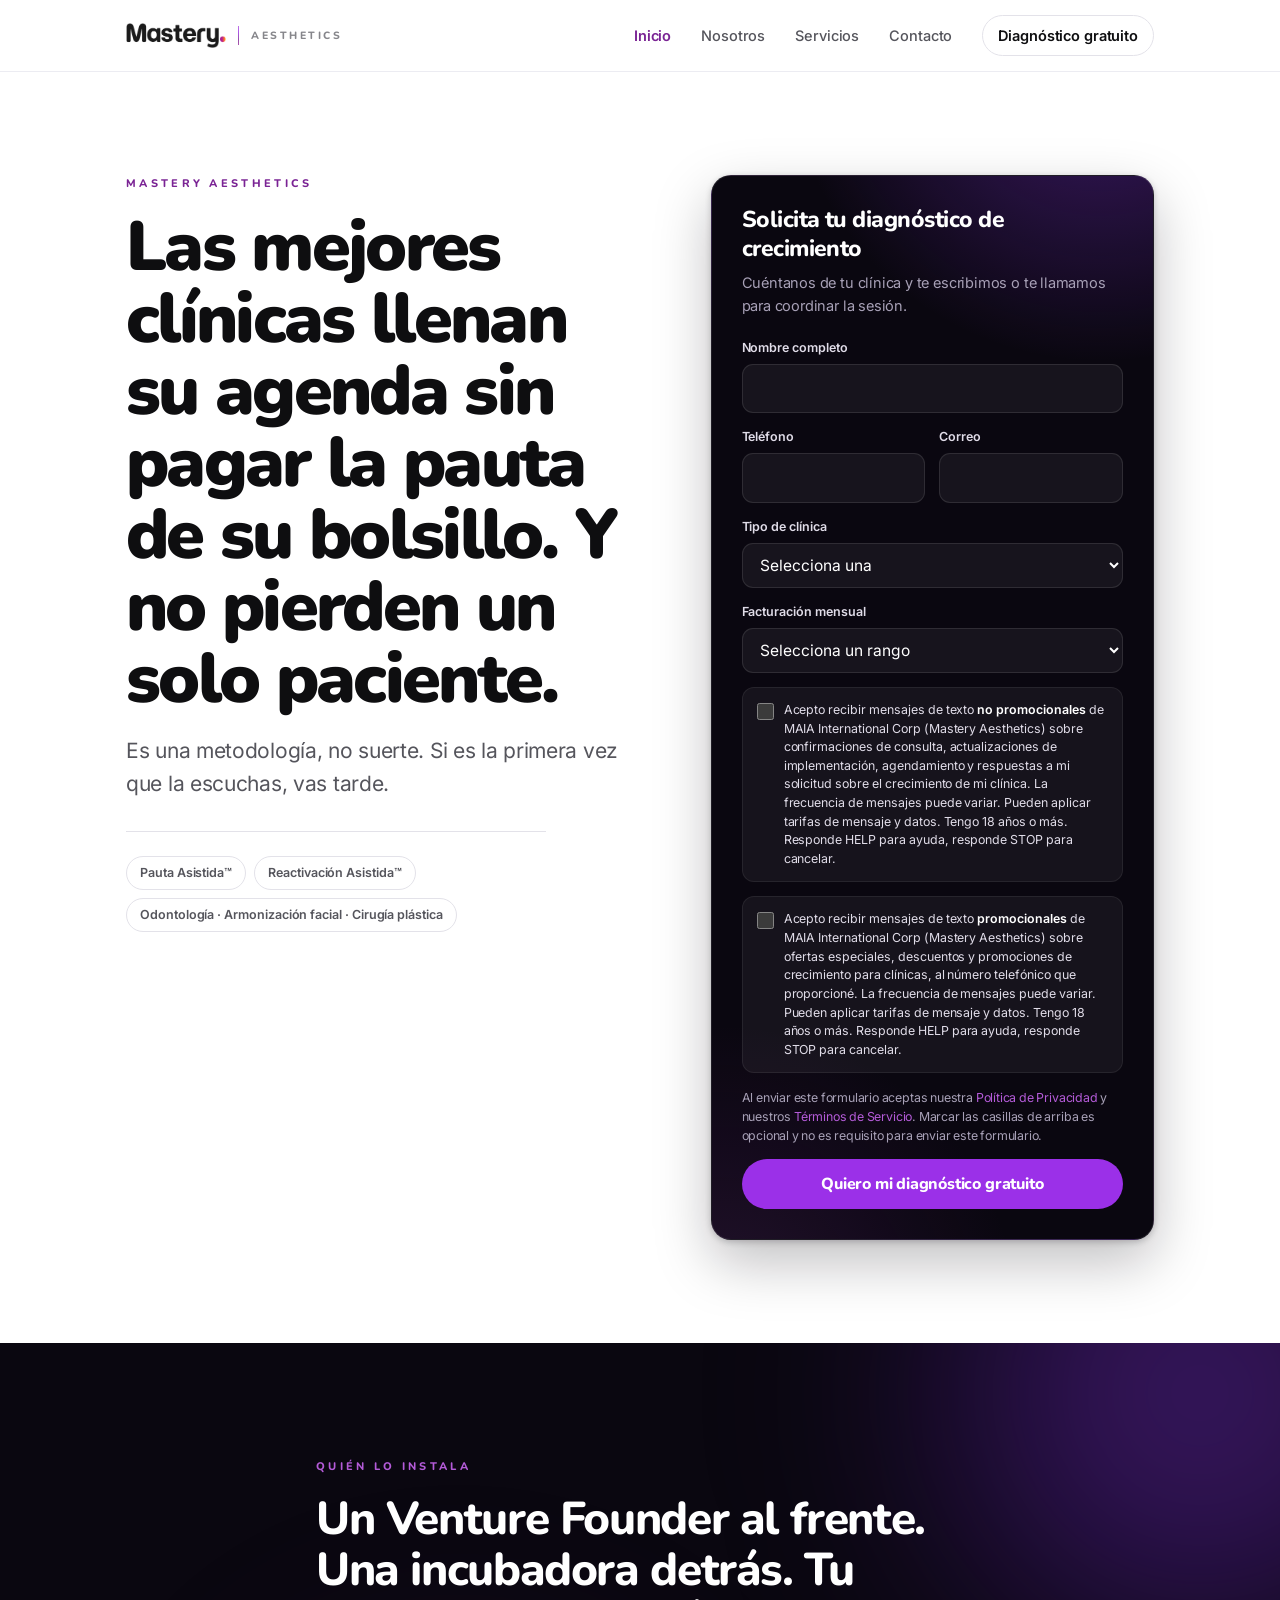
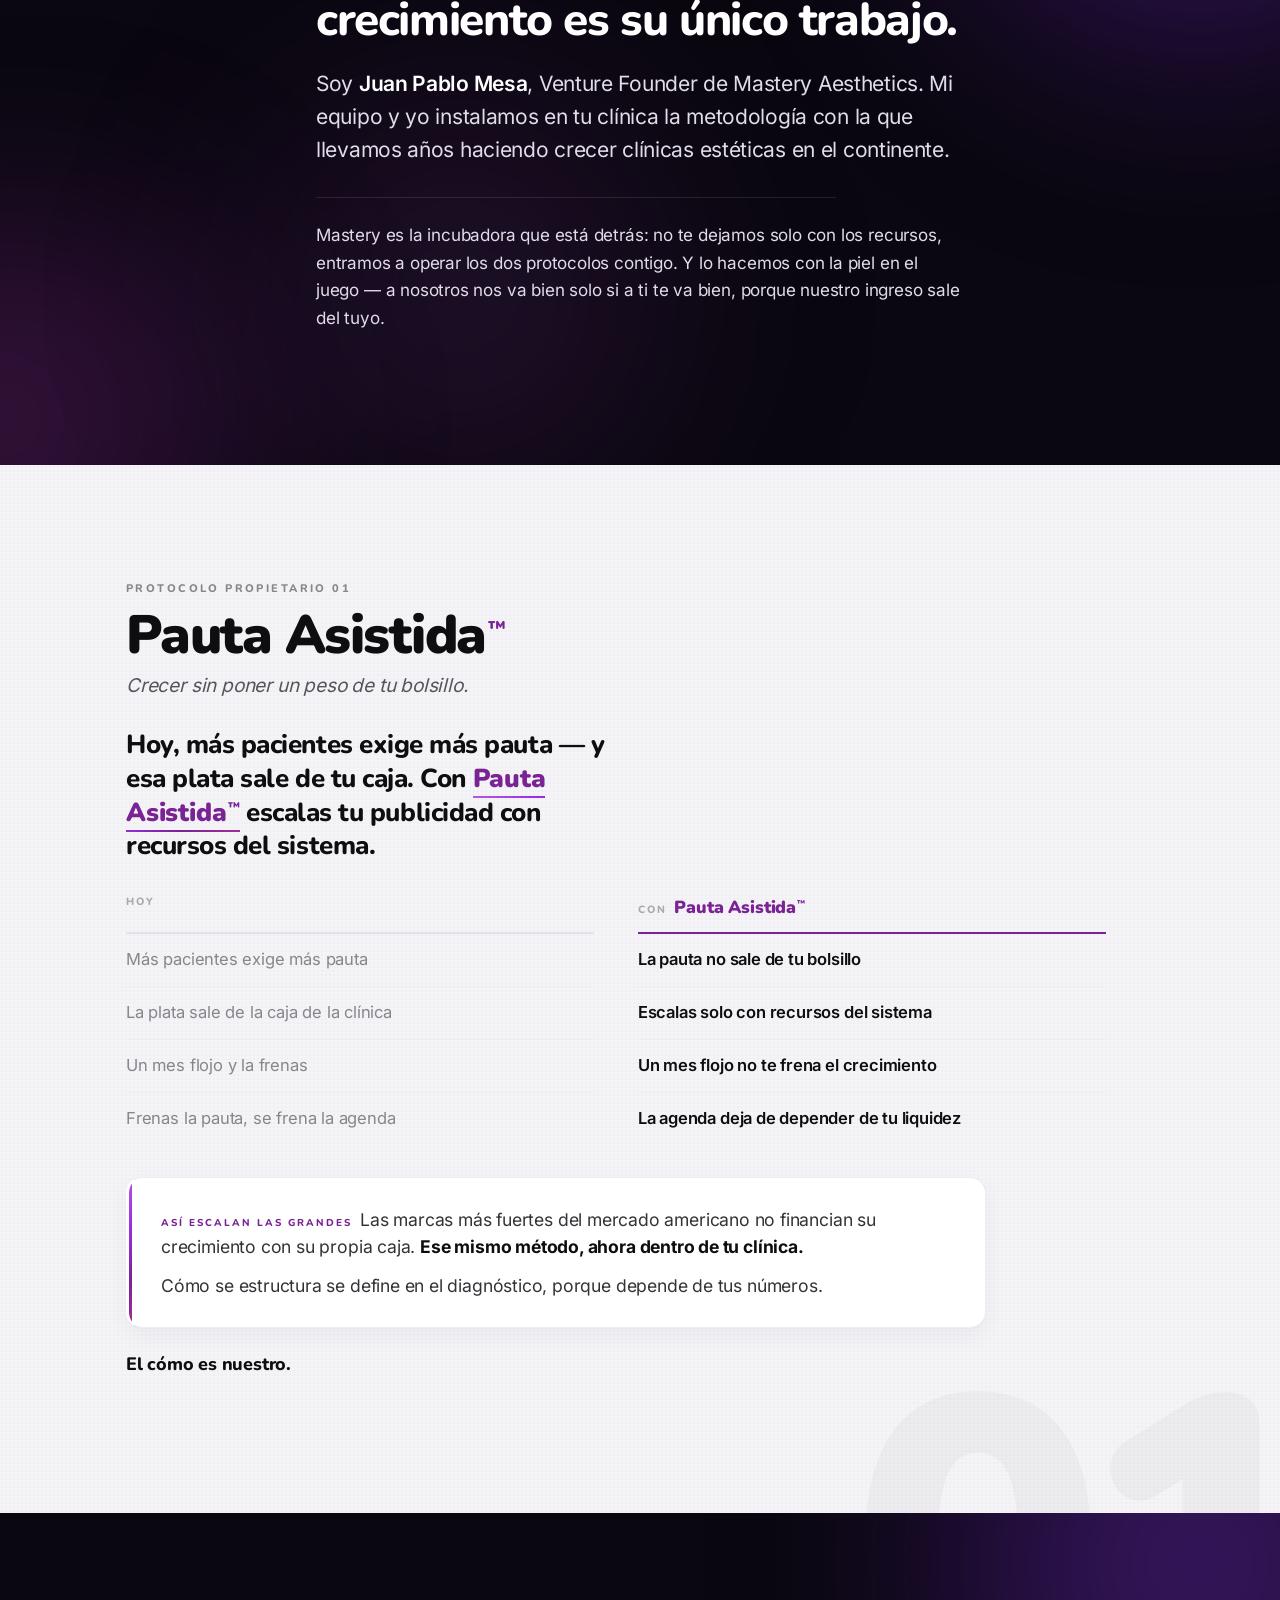
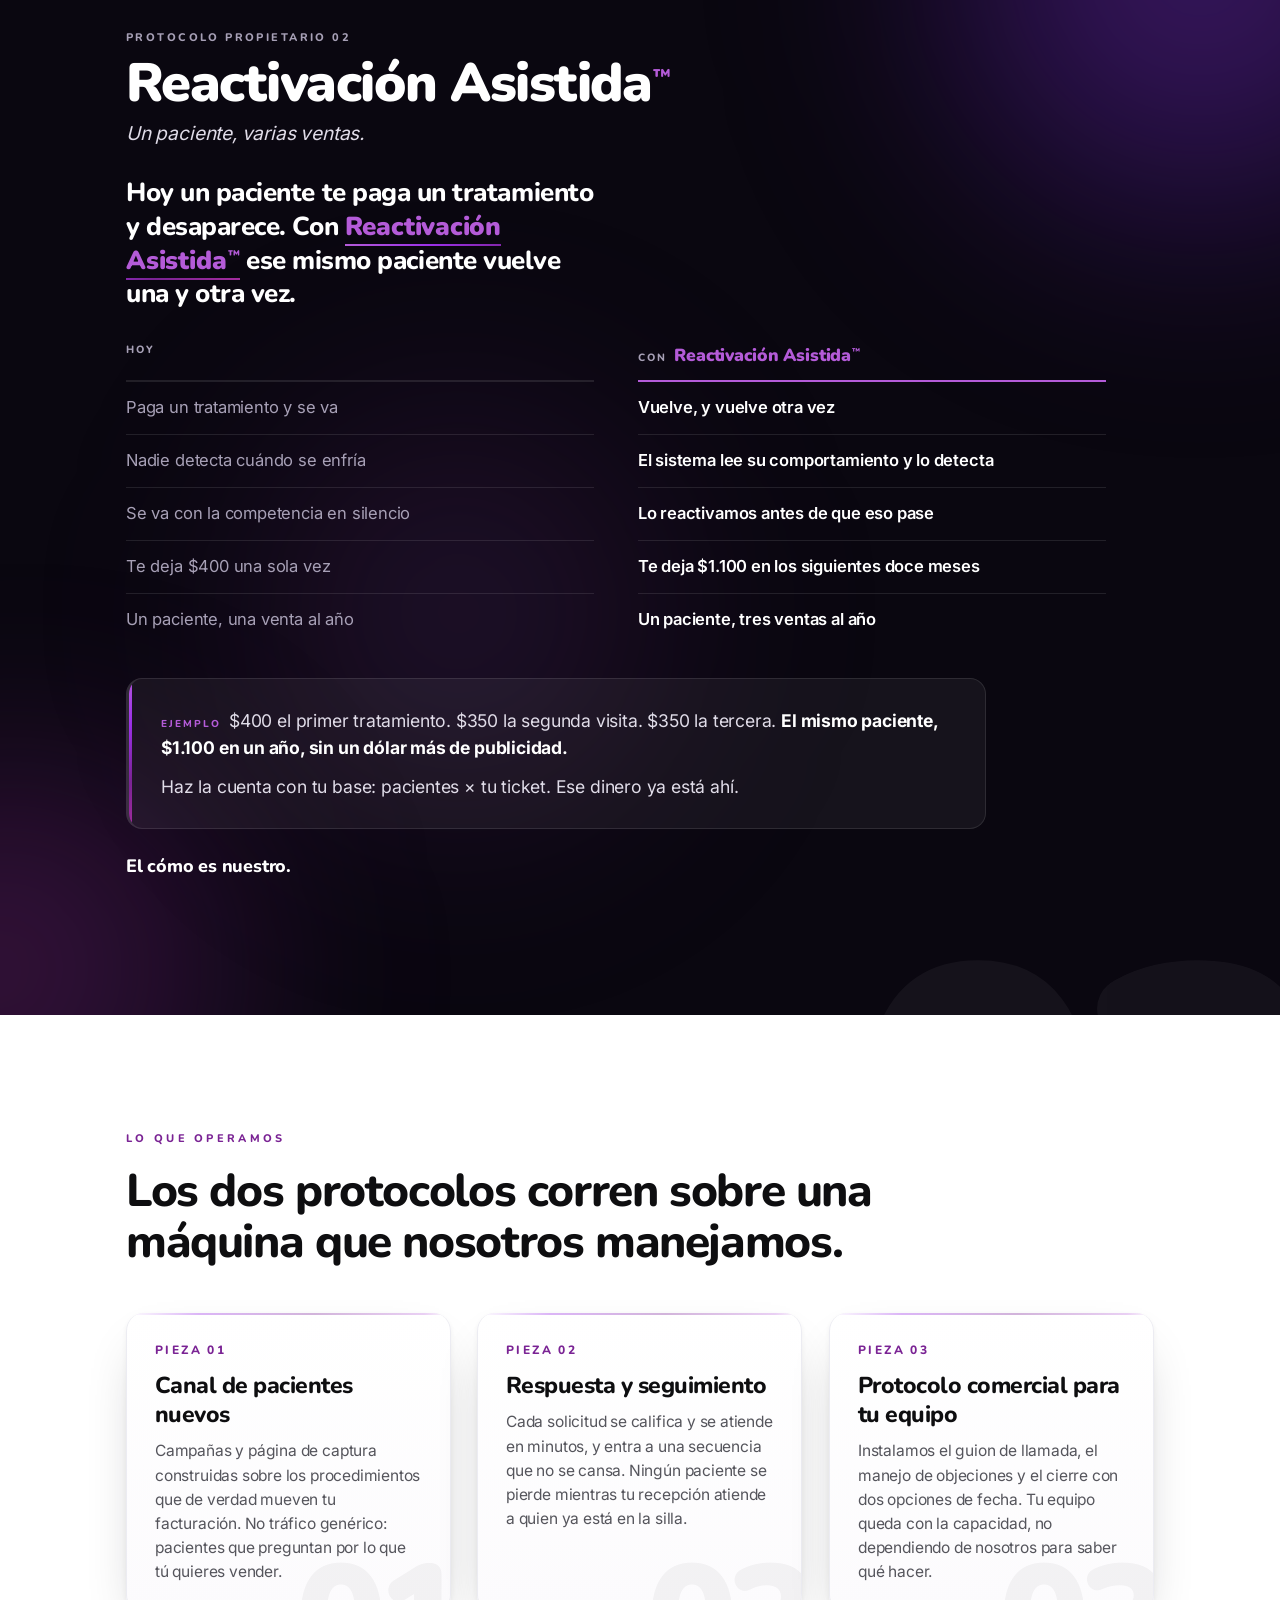
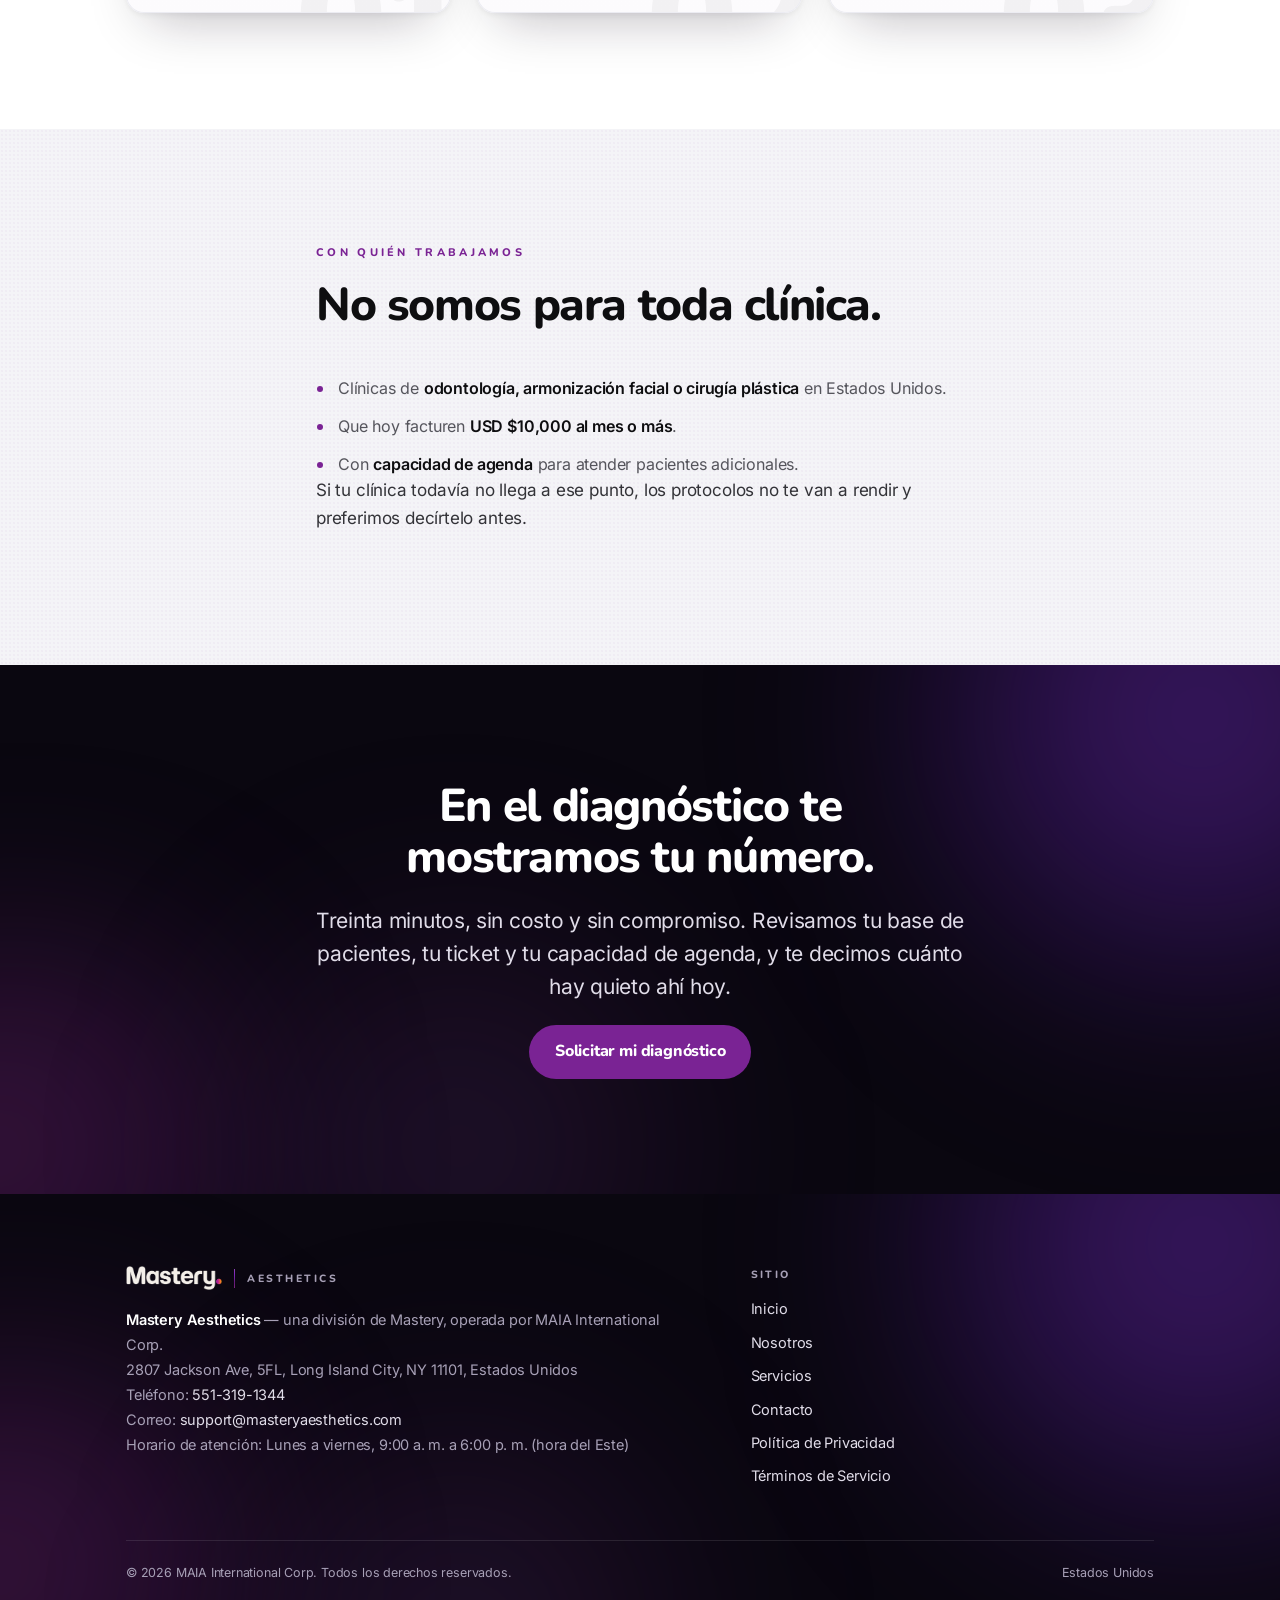
==== index.html @ 47e52508 "Sitio Mastery Aesthetics: versión final con dominio masteryaesthetics.com Co-Authored-By: Claude Opu" ====
<!doctype html>
<html lang="es">
<head>
<meta charset="utf-8">
<meta name="viewport" content="width=device-width,initial-scale=1">
<title>Mastery Aesthetics — Sistemas de adquisición de pacientes para clínicas</title>
<meta name="description" content="Mastery Aesthetics instala dos protocolos propios para clínicas de odontología, armonización facial y cirugía plástica en Estados Unidos: Reactivación Asistida y Pauta Asistida. Solicita tu diagnóstico de crecimiento gratuito.">
<style>
@font-face{font-family:'Nunito';font-style:normal;font-weight:700;font-display:swap;src:url([data-uri]) format('woff2')}
@font-face{font-family:'Nunito';font-style:normal;font-weight:800;font-display:swap;src:url([data-uri]) format('woff2')}
@font-face{font-family:'Nunito';font-style:normal;font-weight:900;font-display:swap;src:url([data-uri]) format('woff2')}
@font-face{font-family:'Inter';font-style:normal;font-weight:400;font-display:swap;src:url([data-uri]) format('woff2')}
@font-face{font-family:'Inter';font-style:normal;font-weight:500;font-display:swap;src:url([data-uri]) format('woff2')}
@font-face{font-family:'Inter';font-style:normal;font-weight:600;font-display:swap;src:url([data-uri]) format('woff2')}
@font-face{font-family:'Inter';font-style:normal;font-weight:700;font-display:swap;src:url([data-uri]) format('woff2')}

/* ============ TOKENS ============ */
:root{
  --orchid:#7A2394;
  --orchid-hi:#9B30E8;
  --orchid-soft:#B45BD8;
  --amber:#FFA51F;
  --grad:linear-gradient(105deg,#B45BD8 0%,#9B30E8 32%,#7A2394 68%,#A32C9E 100%);

  --ink:#0E0E10;
  --ink-2:#333338;
  --ink-3:#55555C;
  --ink-4:#86868B;
  --ink-5:#A8A8AD;

  --rule:#E3E2E9;
  --rule-2:#ECECF2;
  --white:#FFFFFF;
  --smoke:#F4F4F7;

  --dark:#0A0710;
  --dark-ink:#FFFFFF;
  --dark-ink-2:#E0DCE8;
  --dark-ink-3:#A7A0B6;
  --dark-rule:rgba(255,255,255,.10);

  --maxw:1140px;
  --gut:clamp(20px,5vw,56px);
}

*{box-sizing:border-box;-webkit-font-smoothing:antialiased;-moz-osx-font-smoothing:grayscale}
html{scroll-behavior:smooth}
body{
  margin:0;background:var(--white);color:var(--ink-2);
  font-family:'Inter',-apple-system,BlinkMacSystemFont,'SF Pro Text',system-ui,sans-serif;
  font-size:17px;line-height:1.62;font-weight:400;letter-spacing:-.011em;
  overflow-x:hidden;
}
img{max-width:100%;display:block}
a{color:var(--orchid);text-decoration:none}
a:hover{text-decoration:underline}

/* ============ TYPE SCALE (editorial) ============ */
h1,h2,h3,h4{font-family:'Nunito','Inter',sans-serif;color:var(--ink);margin:0}
h1{font-weight:900;font-size:clamp(38px,6.1vw,70px);line-height:1.03;letter-spacing:-.038em;text-wrap:balance}
h2{font-weight:800;font-size:clamp(28px,4.1vw,46px);line-height:1.1;letter-spacing:-.03em;text-wrap:balance}
h3{font-weight:800;font-size:clamp(19px,2.1vw,23px);line-height:1.26;letter-spacing:-.022em}
h4{font-weight:800;font-size:16px;letter-spacing:-.015em}
p{margin:0 0 1.05em}
.lead{font-size:clamp(18px,2.1vw,21px);line-height:1.56;color:var(--ink-3);letter-spacing:-.014em}
.eyebrow{font-family:'Nunito',sans-serif;font-size:11px;font-weight:800;letter-spacing:.30em;
  text-transform:uppercase;color:var(--orchid);margin:0 0 18px}
strong,b{font-weight:600;color:var(--ink)}

/* ============ LAYOUT / SECTIONS ============ */
.wrap{max-width:var(--maxw);margin:0 auto;padding-inline:var(--gut)}
.narrow{max-width:760px}
section{position:relative;overflow:hidden}
.s{padding-block:clamp(64px,9vw,128px)}
.s-light{background:var(--white)}
.s-gray{background:var(--smoke)}
.s-gray::before{content:"";position:absolute;inset:0;pointer-events:none;opacity:.5;
  background-image:radial-gradient(rgba(122,35,148,.07) 1px,transparent 1px);background-size:4px 4px}

/* oscuro: casi negro con carga morada, sin aclararse */
.s-dark{background:var(--dark);color:var(--dark-ink-2)}
.s-dark h1,.s-dark h2,.s-dark h3,.s-dark h4{color:var(--dark-ink)}
.s-dark .lead{color:var(--dark-ink-2)}
.s-dark strong,.s-dark b{color:var(--dark-ink)}
.s-dark .eyebrow{color:var(--orchid-soft)}
.s-dark a:not(.btn):not(.btn-ghost){color:var(--orchid-soft)}
.s-dark a.btn{color:#fff}
.orb{position:absolute;border-radius:50%;filter:blur(96px);pointer-events:none;z-index:0}
.orb-a{width:620px;height:620px;right:-230px;top:-260px;
  background:radial-gradient(circle,rgba(123,47,209,.50),rgba(74,23,137,.30) 58%,transparent 76%)}
.orb-b{width:500px;height:500px;left:-220px;bottom:-240px;
  background:radial-gradient(circle at 40% 40%,rgba(163,44,158,.34),rgba(122,35,148,.20) 55%,transparent 75%)}
.s-dark .wrap{position:relative;z-index:1}

/* numeral gigante de fondo — recurso editorial */
.bignum{position:absolute;font-family:'Nunito',sans-serif;font-weight:900;
  font-size:clamp(220px,34vw,420px);line-height:.8;letter-spacing:-.06em;
  color:var(--ink);opacity:.035;pointer-events:none;user-select:none;z-index:0}
.s-dark .bignum{color:#fff;opacity:.045}
.bignum.br{right:-.06em;bottom:-.18em}
.bignum.tl{left:-.06em;top:-.16em}

/* ============ HEADER ============ */
.top{position:sticky;top:0;z-index:40;background:rgba(255,255,255,.86);
  backdrop-filter:saturate(180%) blur(18px);border-bottom:1px solid var(--rule-2)}
.top .wrap{display:flex;align-items:center;justify-content:space-between;gap:20px;
  padding-block:15px;max-width:var(--maxw)}
.lock{display:flex;align-items:center;gap:12px;flex:none}
.lock img{height:25px;width:auto}
.lock .div{width:1px;height:19px;background:var(--grad);opacity:.8;flex:none}
.lock .sub{font-family:'Nunito',sans-serif;font-size:10.5px;font-weight:800;letter-spacing:.24em;
  text-transform:uppercase;color:var(--ink-4);white-space:nowrap}
.nav{display:flex;align-items:center;gap:clamp(14px,2.4vw,30px)}
.nav a{font-size:14.5px;font-weight:500;color:var(--ink-3);text-decoration:none;letter-spacing:-.008em}
.nav a:hover{color:var(--ink)}
.nav a.on{color:var(--orchid);font-weight:600}
@media (max-width:720px){.nav a{font-size:13.5px}.lock .sub{letter-spacing:.16em;font-size:9.5px}}
@media (max-width:460px){.nav a:not(.cta-mini){display:none}}
.cta-mini{border:1px solid var(--rule);border-radius:100px;padding:8px 15px!important;
  font-weight:600!important;color:var(--ink)!important}
.cta-mini:hover{border-color:var(--orchid);color:var(--orchid)!important;text-decoration:none!important}

/* ============ HERO (único con haz de luz) ============ */
.hero{padding-block:clamp(52px,8vw,104px) clamp(56px,8vw,110px);background:var(--white)}
.hero .grid{display:grid;grid-template-columns:minmax(0,1.08fr) minmax(0,.92fr);
  gap:clamp(32px,5vw,70px);align-items:start}
@media (max-width:940px){.hero .grid{grid-template-columns:1fr;gap:38px}}
.hero h1{max-width:17ch}
.hero .lead{max-width:50ch;margin-top:20px}
.beam{position:relative;height:1px;background:var(--rule);overflow:hidden;margin:30px 0 24px;max-width:420px}
.beam::after{content:"";position:absolute;top:0;left:0;height:100%;width:34%;
  background:linear-gradient(90deg,transparent,rgba(122,35,148,.85),transparent);
  animation:trX 7s cubic-bezier(.5,0,.5,1) infinite}
@keyframes trX{0%{transform:translateX(-130%);opacity:0}8%{opacity:1}48%{opacity:1}
  56%{transform:translateX(340%);opacity:0}100%{transform:translateX(340%);opacity:0}}
.chips{display:flex;flex-wrap:wrap;gap:8px}
.chip{font-size:12.5px;font-weight:600;color:var(--ink-3);border:1px solid var(--rule);
  border-radius:100px;padding:6px 13px;letter-spacing:-.005em}

/* ============ FORM CARD ============ */
.fcard{background:var(--white);border:1px solid var(--rule);border-radius:20px;
  padding:clamp(22px,3vw,30px);box-shadow:0 1px 1px rgba(34,24,52,.030),0 10px 26px rgba(34,24,52,.042)}
.fcard h3{margin-bottom:7px}
.fcard .sub{font-size:14.5px;color:var(--ink-4);margin:0 0 20px}
.f{display:grid;gap:14px}
.fld{display:grid;gap:6px}
.fld label{font-size:12.5px;font-weight:600;color:var(--ink-3);letter-spacing:-.004em}
.fld input,.fld select,.fld textarea{font:inherit;font-size:15.5px;color:var(--ink);background:var(--smoke);
  border:1px solid transparent;border-radius:11px;padding:11px 13px;width:100%;transition:.2s}
.fld input:focus,.fld select:focus,.fld textarea:focus{outline:none;background:var(--white);
  border-color:var(--orchid);box-shadow:0 0 0 3px rgba(122,35,148,.11)}
.fld textarea{resize:vertical;min-height:84px}
.g2{display:grid;grid-template-columns:1fr 1fr;gap:14px}
@media (max-width:520px){.g2{grid-template-columns:1fr}}

/* bloque de consentimiento — zona sellada */
.consent{display:grid;grid-template-columns:auto 1fr;gap:10px;align-items:start;
  background:var(--smoke);border-radius:12px;padding:13px 14px}
.consent input[type=checkbox]{width:17px;height:17px;margin:2px 0 0;accent-color:var(--orchid);flex:none;cursor:pointer}
.consent p{margin:0;font-size:12.4px;line-height:1.5;color:var(--ink-3);letter-spacing:-.003em}
.finenote{font-size:12.4px;line-height:1.5;color:var(--ink-4);margin:2px 0 0}
.btn{display:inline-flex;align-items:center;justify-content:center;gap:8px;
  font-family:'Nunito',sans-serif;font-size:16px;font-weight:800;letter-spacing:-.012em;
  background:var(--orchid);color:#fff;border:0;border-radius:100px;padding:14px 26px;
  cursor:pointer;transition:.24s;text-decoration:none;width:100%}
.btn:hover{background:#651C7C;text-decoration:none;color:#fff}
.btn-ghost{background:transparent;color:var(--ink);border:1px solid var(--rule);width:auto}
.btn-ghost:hover{background:var(--smoke);color:var(--ink);border-color:var(--ink-5)}
.s-dark .btn-ghost{color:var(--dark-ink);border-color:var(--dark-rule)}
.s-dark .btn-ghost:hover{background:rgba(255,255,255,.06);color:var(--dark-ink)}

/* ============ CARDS (solo en secciones de estructura) ============ */
.cards{display:grid;grid-template-columns:repeat(3,minmax(0,1fr));gap:clamp(16px,2.4vw,26px)}
.cards.c2{grid-template-columns:repeat(2,minmax(0,1fr))}
@media (max-width:860px){.cards,.cards.c2{grid-template-columns:1fr}}
.card{padding:clamp(22px,2.6vw,28px);border:1px solid var(--rule);border-radius:18px;background:var(--white)}
.card h3{margin-bottom:9px}
.card p{margin:0;font-size:15.5px;color:var(--ink-3);line-height:1.56}
.card .n{font-family:'Nunito',sans-serif;font-size:12px;font-weight:800;letter-spacing:.2em;
  text-transform:uppercase;color:var(--orchid);display:block;margin-bottom:12px}
.s-dark .card{background:rgba(255,255,255,.045);border-color:var(--dark-rule)}
.s-dark .card p{color:var(--dark-ink-2)}

/* ============ TIMELINE VERTICAL ============ */
.tl{display:grid;gap:0;max-width:820px}
.tl-item{position:relative;display:grid;grid-template-columns:auto 1fr;gap:clamp(18px,2.6vw,30px);
  padding-bottom:clamp(26px,3.4vw,38px)}
.tl-item:last-child{padding-bottom:0}
.tl-dot{position:relative;width:38px;height:38px;border-radius:50%;flex:none;
  display:grid;place-items:center;background:var(--grad);
  font-family:'Nunito',sans-serif;font-size:14px;font-weight:900;color:#fff}
.tl-item:not(:last-child) .tl-dot::after{content:"";position:absolute;top:44px;left:50%;
  transform:translateX(-50%);width:1px;height:calc(100% + clamp(26px,3.4vw,38px) - 44px);
  background:linear-gradient(180deg,rgba(122,35,148,.45),rgba(122,35,148,.08))}
.s-dark .tl-item:not(:last-child) .tl-dot::after{
  background:linear-gradient(180deg,rgba(180,91,216,.55),rgba(180,91,216,.07))}
.tl-body h3{margin-bottom:7px}
.tl-body p{margin:0;font-size:15.5px;color:var(--ink-3)}
.s-dark .tl-body p{color:var(--dark-ink-2)}

/* ============ LISTA SIMPLE ============ */
.ul{list-style:none;margin:0;padding:0;display:grid;gap:13px}
.ul li{position:relative;padding-left:22px;font-size:16px;color:var(--ink-3);line-height:1.56}
.ul li::before{content:"";position:absolute;left:1px;top:.62em;width:6px;height:6px;
  border-radius:50%;background:var(--orchid)}
.s-dark .ul li{color:var(--dark-ink-2)}
.ul li b{color:var(--ink);font-weight:600}
.s-dark .ul li b{color:var(--dark-ink)}

/* ============ LEGAL ============ */
.legal{max-width:800px}
.legal h2{margin-bottom:10px}
.legal .meta{font-size:13.5px;color:var(--ink-4);margin:0 0 34px;padding-bottom:18px;
  border-bottom:1px solid var(--rule)}
.legal h3{font-size:18px;margin:34px 0 10px}
.legal p,.legal li{font-size:16px;color:var(--ink-3);line-height:1.66}
.legal ul{padding-left:20px;margin:0 0 1.05em}
.legal li{margin-bottom:7px}
.legal .reg{background:var(--smoke);border-left:3px solid var(--orchid);border-radius:0 10px 10px 0;
  padding:14px 16px;margin:18px 0;font-size:14.5px;color:var(--ink-3)}
.legal .reg em{display:block;margin-top:9px;font-size:13.5px;color:var(--ink-4)}

/* ============ PENDIENTES ============ */
.pend{color:var(--orchid);font-weight:600;background:rgba(122,35,148,.08);
  border-radius:5px;padding:1px 6px;font-size:.93em;white-space:nowrap}

/* ============ FOOTER ============ */
.foot{background:var(--dark);color:var(--dark-ink-3);padding-block:clamp(48px,6vw,72px) 30px;
  position:relative;overflow:hidden}
.foot .wrap{position:relative;z-index:1}
.foot .fgrid{display:grid;grid-template-columns:minmax(0,1.4fr) minmax(0,1fr);gap:clamp(28px,5vw,60px)}
@media (max-width:760px){.foot .fgrid{grid-template-columns:1fr;gap:30px}}
.foot .lock img{height:24px}
.foot .lock .sub{color:var(--dark-ink-3)}
.foot p{font-size:14.5px;line-height:1.72;margin:18px 0 0;color:var(--dark-ink-3)}
.foot strong{color:var(--dark-ink)}
.foot a{color:var(--dark-ink-2);text-decoration:none;font-size:14.5px}
.foot a:hover{color:var(--dark-ink);text-decoration:underline}
.foot .fnav{display:grid;gap:10px;align-content:start}
.foot .fnav .t{font-family:'Nunito',sans-serif;font-size:10.5px;font-weight:800;letter-spacing:.22em;
  text-transform:uppercase;color:var(--dark-ink-3);margin-bottom:4px}
.foot .bar{margin-top:clamp(34px,4.5vw,52px);padding-top:22px;border-top:1px solid var(--dark-rule);
  display:flex;flex-wrap:wrap;gap:10px 22px;justify-content:space-between;
  font-size:12.5px;color:var(--dark-ink-3)}



/* =========================================================
   MOVIMIENTO — todo desactivable con prefers-reduced-motion
   ========================================================= */

/* --- RV: entrada escalonada. Este selector debe seguir idéntico
       al de la constante RV del script en build.py. --- */
.anim :is(.s>.wrap>p, .s>.wrap>h2, .s>.wrap>ul, .s>.wrap>.chips,
          .s>.wrap>.btn, .s>.wrap>.vs, .s>.wrap>.money, .s .cards>.card, .tl-item){
  opacity:0;transform:translate3d(0,17px,0);will-change:opacity,transform;
  transition:opacity .66s cubic-bezier(.22,.61,.36,1),
             transform .66s cubic-bezier(.22,.61,.36,1)}
.anim :is(.s>.wrap>p, .s>.wrap>h2, .s>.wrap>ul, .s>.wrap>.chips,
          .s>.wrap>.btn, .s>.wrap>.vs, .s>.wrap>.money, .s .cards>.card, .tl-item).in{
  opacity:1;transform:none}

/* --- luz que sigue el cursor dentro de la tarjeta --- */
.card,.consent{position:relative;isolation:isolate;--lit:0;--mx:50%;--my:50%}
.card::before,.consent::before{content:"";position:absolute;inset:0;z-index:-1;
  border-radius:inherit;opacity:var(--lit);transition:opacity .4s ease;
  background:radial-gradient(260px circle at var(--mx) var(--my),
             rgba(122,35,148,.11),transparent 68%)}
/* borde de 1 px que solo se enciende donde está el cursor */
.card::after{content:"";position:absolute;inset:0;z-index:-1;border-radius:inherit;
  padding:1px;opacity:var(--lit);transition:opacity .4s ease;
  background:radial-gradient(220px circle at var(--mx) var(--my),
             rgba(122,35,148,.62),rgba(122,35,148,0) 70%);
  -webkit-mask:linear-gradient(#000 0 0) content-box,linear-gradient(#000 0 0);
  -webkit-mask-composite:xor;mask:linear-gradient(#000 0 0) content-box,linear-gradient(#000 0 0);
  mask-composite:exclude}
.s-dark .card::before{background:radial-gradient(260px circle at var(--mx) var(--my),
  rgba(180,91,216,.16),transparent 68%)}
.s-dark .card::after{background:radial-gradient(220px circle at var(--mx) var(--my),
  rgba(180,91,216,.72),rgba(180,91,216,0) 70%)}
.consent::before{background:radial-gradient(240px circle at var(--mx) var(--my),
  rgba(122,35,148,.065),transparent 70%)}

/* --- header: se condensa tras el primer scroll --- */
.top{transition:padding .3s ease,background .3s ease,box-shadow .3s ease,border-color .3s ease}
.top .wrap{transition:padding-block .3s cubic-bezier(.22,.61,.36,1)}
.top .lock img{transition:height .3s cubic-bezier(.22,.61,.36,1)}
.top.is-stuck{background:rgba(255,255,255,.76);border-bottom-color:var(--rule);
  box-shadow:0 1px 14px rgba(34,24,52,.040)}
.top.is-stuck .wrap{padding-block:9px}
.top.is-stuck .lock img{height:21px}

/* --- el numeral de fondo se desplaza más lento que el scroll --- */
.bignum{transition:transform .08s linear;will-change:transform}

/* --- la línea del timeline se dibuja al bajar --- */
.anim .tl:not(.bignum) .tl-item:not(:last-child) .tl-dot::after{
  transform:translateX(-50%) scaleY(0);transform-origin:top;
  transition:transform .8s cubic-bezier(.33,.9,.4,1)}
.anim .tl:not(.bignum).drawn .tl-item:not(:last-child) .tl-dot::after{
  transform:translateX(-50%) scaleY(1)}
.anim .tl:not(.bignum) .tl-dot{box-shadow:0 0 0 0 rgba(155,48,232,0);transition:box-shadow .7s ease}
.anim .tl:not(.bignum) .tl-item.lit .tl-dot{box-shadow:0 0 0 7px rgba(155,48,232,.13)}

/* --- orbe ámbar: calienta el oscuro sin leerse como amarillo --- */
.orb-c{width:560px;height:560px;left:14%;top:38%;
  background:radial-gradient(circle,rgba(180,91,216,.17),rgba(122,35,148,.09) 48%,transparent 72%)}



/* =========================================================
   TARJETA DEL FORMULARIO — único objeto oscuro de la primera
   pantalla. Los halos van en el propio fondo de la tarjeta,
   no en orbes aparte.
   ========================================================= */
.fcard{
  color-scheme:dark;
  background:
    radial-gradient(540px circle at 88% -12%, rgba(123,47,209,.46), transparent 58%),
    radial-gradient(440px circle at 2% 108%, rgba(180,91,216,.15), rgba(122,35,148,.07) 46%, transparent 68%),
    var(--dark);
  border:1px solid rgba(255,255,255,.09);
  box-shadow:0 2px 6px rgba(10,7,16,.20),0 22px 56px rgba(10,7,16,.26)}
.fcard h3{color:var(--dark-ink)}
.fcard .sub{color:var(--dark-ink-3)}
.fcard .fld label{color:var(--dark-ink-2)}
.fcard .fld input,.fcard .fld select,.fcard .fld textarea{
  background:rgba(255,255,255,.055);border-color:rgba(255,255,255,.10);color:var(--dark-ink)}
.fcard .fld input::placeholder,.fcard .fld textarea::placeholder{color:var(--dark-ink-3)}
.fcard .fld input:focus,.fcard .fld select:focus,.fcard .fld textarea:focus{
  background:rgba(255,255,255,.10);border-color:var(--orchid-soft);
  box-shadow:0 0 0 3px rgba(155,48,232,.22)}
/* el texto de consentimiento sube de contraste: tiene que seguir
   siendo cómodo de leer, también para la revisión de A2P */
.fcard .consent{background:rgba(255,255,255,.05);border:1px solid rgba(255,255,255,.07)}
.fcard .consent p{color:var(--dark-ink-2)}
.fcard .consent p b{color:var(--dark-ink)}
.fcard .consent::before{background:radial-gradient(240px circle at var(--mx) var(--my),
  rgba(180,91,216,.17),transparent 70%)}
.fcard .consent input[type=checkbox]{accent-color:var(--orchid-soft)}
.fcard .finenote{color:var(--dark-ink-3)}
.fcard .finenote a{color:var(--orchid-soft)}
.fcard .btn{background:var(--orchid-hi);color:#fff}
.fcard .btn:hover{background:#B45BD8;color:#fff}

/* =========================================================
   TARJETAS — filete degradado, numeral fantasma, dos sombras
   ========================================================= */
.cards .card{
  background:linear-gradient(180deg,var(--white) 0%,#FCFBFD 100%);
  border-color:var(--rule-2);overflow:hidden;
  box-shadow:0 1px 1px rgba(34,24,52,.028),0 9px 22px rgba(34,24,52,.040);
  transition:transform .32s cubic-bezier(.22,.61,.36,1),box-shadow .32s ease}
/* filete de 2 px cruzando el borde superior */
.cards .card>.edge{display:none}
.cards .card{position:relative}
.cards .card>*{position:relative;z-index:1}
.cards .card::before{content:"";position:absolute;inset:0;z-index:0;border-radius:inherit;
  opacity:var(--lit);transition:opacity .4s ease;
  background:radial-gradient(260px circle at var(--mx) var(--my),rgba(122,35,148,.11),transparent 68%)}
.cards .card::after{content:var(--gn,"");position:absolute;z-index:0;
  inset:auto -.05em -.46em auto;padding:0;mask:none;-webkit-mask:none;
  font-family:'Nunito',sans-serif;font-weight:900;font-size:150px;line-height:.8;
  letter-spacing:-.06em;color:var(--ink);opacity:.038;pointer-events:none;user-select:none;
  background:none;border-radius:0;transition:opacity .32s ease}
.cards .card:nth-child(1){--gn:"01"}
.cards .card:nth-child(2){--gn:"02"}
.cards .card:nth-child(3){--gn:"03"}
.cards .card:nth-child(4){--gn:"04"}
/* el filete va aparte, para no chocar con los pseudoelementos */
.cards .card{border-top:0}
.cards .card>.n::before{content:"";position:absolute;
  left:calc(-1 * clamp(22px,2.6vw,28px));right:calc(-1 * clamp(22px,2.6vw,28px));
  top:calc(-1 * clamp(22px,2.6vw,28px));height:2px;
  background:linear-gradient(90deg,rgba(180,91,216,.0),rgba(155,48,232,.42) 22%,
             rgba(122,35,148,.40) 58%,rgba(180,91,216,.34) 92%,rgba(180,91,216,0));
  transition:opacity .32s ease,filter .32s ease;opacity:.85}
.cards .card>.n{position:relative}
.cards .card:hover{transform:translateY(-3px);
  box-shadow:0 1px 2px rgba(34,24,52,.034),0 14px 32px rgba(34,24,52,.058)}
.cards .card:hover>.n::before{opacity:1;filter:saturate(1.25) brightness(1.08)}
.cards .card:hover::after{opacity:.055}
/* en oscuro el numeral y el fondo se invierten */
.s-dark .cards .card{background:rgba(255,255,255,.045);border-color:var(--dark-rule);
  box-shadow:none}
.s-dark .cards .card::after{color:#fff;opacity:.05}
.s-dark .cards .card:hover::after{opacity:.07}

/* =========================================================
   El borde de la tarjeta del formulario se enciende donde
   está el cursor — el mismo destello del foco de los campos,
   pero en el contorno de toda la tarjeta.
   ========================================================= */
.fcard{position:relative;isolation:isolate;--lit:0;--mx:50%;--my:50%;
  transition:box-shadow .45s ease}
.fcard>*{position:relative;z-index:1}
.fcard::after{content:"";position:absolute;inset:0;z-index:2;border-radius:inherit;
  padding:1px;pointer-events:none;opacity:var(--lit);transition:opacity .45s ease;
  background:radial-gradient(400px circle at var(--mx) var(--my),
             rgba(196,124,226,.92),rgba(155,48,232,.30) 40%,rgba(155,48,232,0) 70%);
  -webkit-mask:linear-gradient(#000 0 0) content-box,linear-gradient(#000 0 0);
  -webkit-mask-composite:xor;mask:linear-gradient(#000 0 0) content-box,linear-gradient(#000 0 0);
  mask-composite:exclude}
.fcard:hover{box-shadow:0 2px 6px rgba(10,7,16,.20),0 22px 56px rgba(10,7,16,.26),
  0 0 44px rgba(155,48,232,.17)}
/* los bloques de consentimiento llevan su propia luz, no la heredan de la tarjeta */
.fcard .consent{--lit:0;--mx:50%;--my:50%}

/* =========================================================
   PROTOCOLOS PROPIETARIOS — bloque comparativo Hoy / Con
   ========================================================= */
.proto-eye{font-family:'Nunito',sans-serif;font-size:11px;font-weight:800;letter-spacing:.22em;
  text-transform:uppercase;color:var(--ink-4);margin:0 0 10px}
.s-dark .proto-eye{color:var(--dark-ink-3)}
.proto-name{font-family:'Nunito',sans-serif;font-weight:900;letter-spacing:-.028em;
  font-size:clamp(30px,5.4vw,54px);line-height:1.02;margin:0 0 8px;color:var(--ink)}
.s-dark .proto-name{color:#fff}
.proto-name sup{font-size:.34em;font-weight:800;vertical-align:super;letter-spacing:0;
  margin-left:.12em;color:var(--orchid)}
.s-dark .proto-name sup{color:var(--orchid-soft)}
.proto-sub{font-size:clamp(16px,2vw,19px);font-style:italic;color:var(--ink-3);margin:0 0 26px}
.s-dark .proto-sub{color:var(--dark-ink-2)}
.proto-claim{font-family:'Nunito',sans-serif;font-weight:800;letter-spacing:-.018em;
  font-size:clamp(19px,2.6vw,26px);line-height:1.3;color:var(--ink);margin:0 0 30px;max-width:30ch}
.s-dark .proto-claim{color:#fff}

/* tabla comparativa */
.vs{max-width:980px}
.vs-head,.vs-row{display:grid;grid-template-columns:1fr 1fr;gap:clamp(18px,3.4vw,46px)}
.vs-head>div{font-family:'Nunito',sans-serif;font-size:10.5px;font-weight:800;letter-spacing:.2em;
  text-transform:uppercase;padding-bottom:11px;border-bottom:2px solid var(--rule)}
.vs-head .vs-off{color:var(--ink-5)}
.vs-head .vs-on{color:var(--orchid);border-bottom-color:var(--orchid)}
.s-dark .vs-head .vs-off{color:var(--dark-ink-3);border-bottom-color:var(--dark-rule)}
.s-dark .vs-head .vs-on{color:var(--orchid-soft);border-bottom-color:var(--orchid-soft)}
.vs-row>div{padding-block:14px;border-bottom:1px solid var(--rule-2);
  font-size:clamp(14.5px,1.6vw,16.5px);line-height:1.45}
.s-dark .vs-row>div{border-bottom-color:var(--dark-rule)}
.vs-row .vs-off{color:var(--ink-4)}
.vs-row .vs-on{color:var(--ink);font-weight:600}
.s-dark .vs-row .vs-off{color:var(--dark-ink-3)}
.s-dark .vs-row .vs-on{color:#fff}
.vs-row:last-child>div{border-bottom:0}

@media (max-width:720px){
  .vs-head{display:none}
  .vs-row{grid-template-columns:1fr;gap:0;padding-block:14px;
    border-bottom:1px solid var(--rule-2)}
  .s-dark .vs-row{border-bottom-color:var(--dark-rule)}
  .vs-row>div{border-bottom:0;padding-block:4px}
  .vs-row>div::before{content:attr(data-l);display:block;
    font-family:'Nunito',sans-serif;font-size:9.5px;font-weight:800;letter-spacing:.18em;
    text-transform:uppercase;margin-bottom:3px;color:var(--ink-5)}
  .vs-row .vs-on::before{color:var(--orchid)}
  .s-dark .vs-row>div::before{color:var(--dark-ink-3)}
  .s-dark .vs-row .vs-on::before{color:var(--orchid-soft)}
}

/* bloque de la cifra */
.money{margin-top:32px;max-width:860px;padding:clamp(20px,2.8vw,28px) clamp(22px,3vw,32px);
  background:var(--white);border:1px solid var(--rule-2);border-radius:16px;
  box-shadow:0 1px 1px rgba(34,24,52,.028),0 9px 22px rgba(34,24,52,.040);
  border-left:3px solid transparent;
  border-image:none;position:relative;overflow:hidden}
.money::before{content:"";position:absolute;left:0;top:0;bottom:0;width:3px;background:var(--grad)}
.money p{margin:0;font-size:clamp(15px,1.8vw,17.5px);line-height:1.55;color:var(--ink-2)}
.money p+p{margin-top:12px}
.money b{color:var(--ink);font-weight:700}
.money .tag{display:inline-block;font-family:'Nunito',sans-serif;font-size:10px;font-weight:800;
  letter-spacing:.2em;text-transform:uppercase;color:var(--orchid);margin-right:8px}
.s-dark .money{background:rgba(255,255,255,.05);border-color:var(--dark-rule);box-shadow:none}
.s-dark .money p{color:var(--dark-ink-2)}
.s-dark .money b{color:#fff}
.s-dark .money .tag{color:var(--orchid-soft)}
.reserve{margin-top:22px;font-family:'Nunito',sans-serif;font-weight:800;
  font-size:clamp(15px,1.8vw,18px);letter-spacing:-.012em;color:var(--ink)}
.s-dark .reserve{color:#fff}

/* =========================================================
   .nm — el naming dentro de texto corrido. Se lee como marca
   propia, no como parte de la frase.
   ========================================================= */
.nm{font-family:'Nunito',sans-serif;font-weight:900;letter-spacing:-.008em;
  color:var(--orchid);padding-bottom:2px;
  background-image:var(--grad);background-size:100% 2px;
  background-repeat:no-repeat;background-position:0 100%}
.nm sup{font-size:.48em;font-weight:800;vertical-align:super;margin-left:.1em;letter-spacing:0}
.s-dark .nm{color:var(--orchid-soft)}

/* en la cabecera de la tabla el nombre va sin subrayado: ya hay regla debajo */
.vs-head .vs-on{text-transform:none;letter-spacing:-.012em;
  font-size:clamp(14.5px,1.7vw,17.5px);display:flex;align-items:baseline;
  gap:7px;flex-wrap:wrap}
.vs-head .nm{background:none;padding-bottom:0}
.vs-pre{font-family:'Nunito',sans-serif;font-size:10.5px;font-weight:800;letter-spacing:.2em;
  text-transform:uppercase;color:var(--ink-5);flex:none}
.s-dark .vs-pre{color:var(--dark-ink-3)}

/* aire entre el titular de sección y lo que viene debajo */
.s>.wrap>h2:not(.proto-name){margin-bottom:clamp(28px,3.6vw,46px)}
.s>.wrap>h2:not(.proto-name)+.lead{margin-top:calc(-1 * clamp(14px,1.8vw,24px))}

/* === OVERRIDES === */
/* ===== Destello EXACTO del ejemplo (orquídea→ámbar) ===== */
.card,.fcard{position:relative;overflow:hidden}
.eglow{position:absolute;inset:0;border-radius:inherit;padding:1px;pointer-events:none;z-index:3;
  background:linear-gradient(140deg,rgba(122,35,148,.6) 0%,rgba(122,35,148,.15) 40%,transparent 70%);
  -webkit-mask:linear-gradient(#fff 0 0) content-box,linear-gradient(#fff 0 0);
  -webkit-mask-composite:xor;mask:linear-gradient(#fff 0 0) content-box,linear-gradient(#fff 0 0);mask-composite:exclude}
.fcard .eglow{background:linear-gradient(140deg,rgba(155,48,232,.8) 0%,rgba(122,35,148,.22) 40%,transparent 72%)}
.card-beam{position:absolute;top:0;left:-60%;width:55%;height:1.5px;pointer-events:none;z-index:4;
  background:linear-gradient(90deg,transparent,var(--orchid-hi),var(--amber),transparent)}
@keyframes card-b{0%{left:-60%;opacity:0}10%{opacity:1}85%{opacity:1}100%{left:110%;opacity:0}}
.cards .card:nth-child(1) .card-beam{animation:card-b 4s ease-in-out infinite 0s}
.cards .card:nth-child(2) .card-beam{animation:card-b 4s ease-in-out infinite 1.3s}
.cards .card:nth-child(3) .card-beam{animation:card-b 4s ease-in-out infinite 2.6s}
.fcard .card-beam{height:2px;animation:card-b 4s ease-in-out infinite 0s}

/* ===== elevación (volumen) de las tarjetas ===== */
.cards .card{transition:transform .35s ease,box-shadow .35s ease;
  box-shadow:0 2px 6px rgba(20,10,28,.06),0 24px 52px -22px rgba(20,10,28,.30)}
.cards .card:hover{transform:translateY(-5px);box-shadow:0 14px 36px rgba(20,10,28,.16)}

/* barra de progreso + botones magnéticos */
.rprog{position:fixed;top:0;left:0;height:3px;width:0;z-index:60;background:var(--grad);
  box-shadow:0 0 12px rgba(155,48,232,.4);transition:width .08s linear}
.btn,.cta-mini{transition:transform .18s cubic-bezier(.22,.61,.36,1),background .24s ease,color .24s ease,border-color .24s ease}
.s-dark .beam{background:var(--dark-rule)}

/* ===== AJUSTE DE EFECTOS — sin líneas verticales ni estáticas, todo en movimiento ===== */
/* Se retira el borde-degradé (ring) que marcaba la esquina/vertical y la línea estática
   superior. Las tarjetas conservan su borde neutro y su elevación; el único efecto es el
   beam horizontal viajando. */
.card .eglow,.cards .card .eglow,.fcard .eglow{display:none}

/* Beam horizontal claramente visible y en movimiento (orquídea -> ámbar) */
.cards .card .card-beam,.fcard .card-beam{height:2px;opacity:1;
  filter:drop-shadow(0 0 7px rgba(155,48,232,.6))}
.fcard .card-beam{height:2.5px}

/* Divisores .beam: barrido de luz en movimiento en vez de línea estática */
.beam{position:relative;overflow:hidden}
.beam::after{content:"";position:absolute;top:0;left:-45%;width:45%;height:100%;
  background:linear-gradient(90deg,transparent,var(--orchid-hi),var(--amber),transparent);
  filter:drop-shadow(0 0 6px rgba(155,48,232,.5));
  animation:beam-sweep 3.6s ease-in-out infinite}
@keyframes beam-sweep{0%{left:-45%;opacity:0}10%{opacity:1}90%{opacity:1}100%{left:100%;opacity:0}}

</style>
<script>document.documentElement.className='anim';</script>
</head>
<body>
<div class="rprog" aria-hidden="true"></div>

<header class="top">
  <div class="wrap">
    <a href="#top" class="lock" style="text-decoration:none">
      <img src="[data-uri]" alt="Mastery">
      <span class="div"></span>
      <span class="sub">Aesthetics</span>
    </a>
    <nav class="nav">
      <a href="#top" class="on">Inicio</a><a href="#quien">Nosotros</a><a href="#protocolos">Servicios</a><a href="#diagnostico">Contacto</a>
      <a href="#diagnostico" class="cta-mini">Diagnóstico gratuito</a>
    </nav>
  </div>
</header>

<!-- HERO · impacto + captura. Único bloque con haz de luz. -->
<section class="hero" id="top">
  <div class="wrap">
    <div class="grid">
      <div>
        <p class="eyebrow">Mastery Aesthetics</p>
        <h1>Las mejores clínicas llenan su agenda sin pagar la pauta de su bolsillo. Y no pierden un solo paciente.</h1>
        <p class="lead">Es una metodología, no suerte. Si es la primera vez que la escuchas, vas tarde.</p>
        <div class="beam"></div>
        <div class="chips">
          <span class="chip">Pauta Asistida&#8482;</span>
          <span class="chip">Reactivación Asistida&#8482;</span>
          <span class="chip">Odontología · Armonización facial · Cirugía plástica</span>
        </div>
      </div>

      <div class="fcard" id="diagnostico"><span class="eglow"></span><span class="card-beam"></span>
        <h3>Solicita tu diagnóstico de crecimiento</h3>
        <p class="sub">Cuéntanos de tu clínica y te escribimos o te llamamos para coordinar la sesión.</p>

        <!-- Formulario de referencia. Al conectar el GHL Form Builder, este bloque se
             reemplaza por el embed real conservando EXACTAMENTE el texto de las dos
             casillas y con Required = OFF en ambas y en el teléfono. -->
        <form class="f" action="#" method="post">
          <div class="fld">
            <label for="h_nombre">Nombre completo</label>
            <input type="text" id="h_nombre" name="nombre" required>
          </div>
          <div class="g2">
            <div class="fld">
              <label for="h_tel">Teléfono</label>
              <input type="tel" id="h_tel" name="telefono">
            </div>
            <div class="fld">
              <label for="h_mail">Correo</label>
              <input type="email" id="h_mail" name="correo">
            </div>
          </div>
          <div class="fld">
            <label for="h_tipo">Tipo de clínica</label>
            <select id="h_tipo" name="tipo_clinica"><option value="">Selecciona una</option>
            <option value="odontologia">Odontología</option>
            <option value="armonizacion_facial">Armonización facial</option>
            <option value="cirugia_plastica">Cirugía plástica</option>
            <option value="otra">Otra</option></select>
          </div>
          <div class="fld">
            <label for="h_facturacion">Facturación mensual</label>
            <select id="h_facturacion" name="facturacion_mensual"><option value="">Selecciona un rango</option>
            <option value="menos_10k">Menos de $10,000</option>
            <option value="10k_25k">$10,000&#8211;$25,000</option>
            <option value="25k_50k">$25,000&#8211;$50,000</option>
            <option value="mas_50k">Más de $50,000</option></select>
          </div>

        <div class="consent">
          <input type="checkbox" id="h_no_promo" name="consent_nonmarketing">
          <p>Acepto recibir mensajes de texto <b>no promocionales</b> de MAIA International Corp (Mastery Aesthetics) sobre confirmaciones de consulta, actualizaciones de implementación, agendamiento y respuestas a mi solicitud sobre el crecimiento de mi clínica. La frecuencia de mensajes puede variar. Pueden aplicar tarifas de mensaje y datos. Tengo 18 años o más. Responde HELP para ayuda, responde STOP para cancelar.</p>
        </div>

        <div class="consent">
          <input type="checkbox" id="h_promo" name="consent_marketing">
          <p>Acepto recibir mensajes de texto <b>promocionales</b> de MAIA International Corp (Mastery Aesthetics) sobre ofertas especiales, descuentos y promociones de crecimiento para clínicas, al número telefónico que proporcioné. La frecuencia de mensajes puede variar. Pueden aplicar tarifas de mensaje y datos. Tengo 18 años o más. Responde HELP para ayuda, responde STOP para cancelar.</p>
        </div>

        <p class="finenote">Al enviar este formulario aceptas nuestra <a href="privacy-policy.html">Política de Privacidad</a> y nuestros <a href="terms-of-service.html">Términos de Servicio</a>. Marcar las casillas de arriba es opcional y no es requisito para enviar este formulario.</p>

          <button type="submit" class="btn">Quiero mi diagnóstico gratuito</button>
        </form>
      </div>
    </div>
  </div>
</section>


<!-- AUTORIDAD · Juan Pablo + la incubadora (Opción 3) -->
<section class="s s-dark" id="quien">
  <div class="orb orb-a"></div>
  <div class="orb orb-b"></div>
  <div class="orb orb-c"></div>
  <div class="wrap narrow">
    <p class="eyebrow">Quién lo instala</p>
    <h2>Un Venture Founder al frente. Una incubadora detrás. Tu crecimiento es su único trabajo.</h2>
    <p class="lead">Soy <b>Juan Pablo Mesa</b>, Venture Founder de Mastery Aesthetics. Mi equipo y yo instalamos en tu clínica la metodología con la que llevamos años haciendo crecer clínicas estéticas en el continente.</p>
    <div class="beam" style="max-width:520px"></div>
    <p>Mastery es la incubadora que está detrás: no te dejamos solo con los recursos, entramos a operar los dos protocolos contigo. Y lo hacemos con la piel en el juego — a nosotros nos va bien solo si a ti te va bien, porque nuestro ingreso sale del tuyo.</p>
  </div>
</section>

<!-- PROTOCOLO 01 · Pauta Asistida -->
<section class="s s-gray" id="protocolos">
  <span class="bignum br">01</span>
  <div class="wrap">
    <p class="proto-eye">Protocolo propietario 01</p>
    <h2 class="proto-name">Pauta Asistida<sup>&#8482;</sup></h2>
    <p class="proto-sub">Crecer sin poner un peso de tu bolsillo.</p>
    <p class="proto-claim">Hoy, más pacientes exige más pauta — y esa plata sale de tu caja. Con <span class="nm">Pauta Asistida<sup>&#8482;</sup></span> escalas tu publicidad con recursos del sistema.</p>
    <div class="vs">
      <div class="vs-head"><div class="vs-off">Hoy</div><div class="vs-on"><span class="vs-pre">Con</span><span class="nm">Pauta Asistida<sup>&#8482;</sup></span></div></div>
      <div class="vs-row"><div class="vs-off" data-l="Hoy">Más pacientes exige más pauta</div><div class="vs-on" data-l="Pauta Asistida">La pauta no sale de tu bolsillo</div></div>
      <div class="vs-row"><div class="vs-off" data-l="Hoy">La plata sale de la caja de la clínica</div><div class="vs-on" data-l="Pauta Asistida">Escalas solo con recursos del sistema</div></div>
      <div class="vs-row"><div class="vs-off" data-l="Hoy">Un mes flojo y la frenas</div><div class="vs-on" data-l="Pauta Asistida">Un mes flojo no te frena el crecimiento</div></div>
      <div class="vs-row"><div class="vs-off" data-l="Hoy">Frenas la pauta, se frena la agenda</div><div class="vs-on" data-l="Pauta Asistida">La agenda deja de depender de tu liquidez</div></div>
    </div>
    <div class="money"><p><span class="tag">Así escalan las grandes</span>Las marcas más fuertes del mercado americano no financian su crecimiento con su propia caja. <b>Ese mismo método, ahora dentro de tu clínica.</b></p><p>Cómo se estructura se define en el diagnóstico, porque depende de tus números.</p></div>
    <p class="reserve">El cómo es nuestro.</p>
  </div>
</section>

<!-- PROTOCOLO 02 · Reactivación Asistida -->
<section class="s s-dark">
  <div class="orb orb-a"></div>
  <div class="orb orb-b"></div>
  <div class="orb orb-c"></div>
  <span class="bignum br">02</span>
  <div class="wrap">
    <p class="proto-eye">Protocolo propietario 02</p>
    <h2 class="proto-name">Reactivación Asistida<sup>&#8482;</sup></h2>
    <p class="proto-sub">Un paciente, varias ventas.</p>
    <p class="proto-claim">Hoy un paciente te paga un tratamiento y desaparece. Con <span class="nm">Reactivación Asistida<sup>&#8482;</sup></span> ese mismo paciente vuelve una y otra vez.</p>
    <div class="vs">
      <div class="vs-head"><div class="vs-off">Hoy</div><div class="vs-on"><span class="vs-pre">Con</span><span class="nm">Reactivación Asistida<sup>&#8482;</sup></span></div></div>
      <div class="vs-row"><div class="vs-off" data-l="Hoy">Paga un tratamiento y se va</div><div class="vs-on" data-l="Reactivación Asistida">Vuelve, y vuelve otra vez</div></div>
      <div class="vs-row"><div class="vs-off" data-l="Hoy">Nadie detecta cuándo se enfría</div><div class="vs-on" data-l="Reactivación Asistida">El sistema lee su comportamiento y lo detecta</div></div>
      <div class="vs-row"><div class="vs-off" data-l="Hoy">Se va con la competencia en silencio</div><div class="vs-on" data-l="Reactivación Asistida">Lo reactivamos antes de que eso pase</div></div>
      <div class="vs-row"><div class="vs-off" data-l="Hoy">Te deja $400 una sola vez</div><div class="vs-on" data-l="Reactivación Asistida">Te deja $1.100 en los siguientes doce meses</div></div>
      <div class="vs-row"><div class="vs-off" data-l="Hoy">Un paciente, una venta al año</div><div class="vs-on" data-l="Reactivación Asistida">Un paciente, tres ventas al año</div></div>
    </div>
    <div class="money"><p><span class="tag">Ejemplo</span>$400 el primer tratamiento. $350 la segunda visita. $350 la tercera. <b>El mismo paciente, $1.100 en un año, sin un dólar más de publicidad.</b></p><p>Haz la cuenta con tu base: pacientes &#215; tu ticket. Ese dinero ya está ahí.</p></div>
    <p class="reserve">El cómo es nuestro.</p>
  </div>
</section>


<!-- ESTRUCTURA · lo que operamos todos los días -->
<section class="s s-light">
  <div class="wrap">
    <p class="eyebrow">Lo que operamos</p>
    <h2>Los dos protocolos corren sobre una máquina que nosotros manejamos.</h2>
    <div class="cards">
      <div class="card"><span class="eglow"></span><span class="card-beam"></span>
        <span class="n">Pieza 01</span>
        <h3>Canal de pacientes nuevos</h3>
        <p>Campañas y página de captura construidas sobre los procedimientos que de verdad mueven tu facturación. No tráfico genérico: pacientes que preguntan por lo que tú quieres vender.</p>
      </div>
      <div class="card"><span class="eglow"></span><span class="card-beam"></span>
        <span class="n">Pieza 02</span>
        <h3>Respuesta y seguimiento</h3>
        <p>Cada solicitud se califica y se atiende en minutos, y entra a una secuencia que no se cansa. Ningún paciente se pierde mientras tu recepción atiende a quien ya está en la silla.</p>
      </div>
      <div class="card"><span class="eglow"></span><span class="card-beam"></span>
        <span class="n">Pieza 03</span>
        <h3>Protocolo comercial para tu equipo</h3>
        <p>Instalamos el guion de llamada, el manejo de objeciones y el cierre con dos opciones de fecha. Tu equipo queda con la capacidad, no dependiendo de nosotros para saber qué hacer.</p>
      </div>
    </div>
  </div>
</section>

<!-- CLARIDAD · para quién, fondo gris -->
<section class="s s-gray">
  <div class="wrap narrow">
    <p class="eyebrow">Con quién trabajamos</p>
    <h2>No somos para toda clínica.</h2>
    <ul class="ul">
      <li>Clínicas de <b>odontología, armonización facial o cirugía plástica</b> en Estados Unidos.</li>
      <li>Que hoy facturen <b>USD $10,000 al mes o más</b>.</li>
      <li>Con <b>capacidad de agenda</b> para atender pacientes adicionales.</li>
    </ul>
    <p class="sub">Si tu clínica todavía no llega a ese punto, los protocolos no te van a rendir y preferimos decírtelo antes.</p>
  </div>
</section>

<!-- IMPACTO · cierre oscuro -->
<section class="s s-dark">
  <div class="orb orb-a"></div>
  <div class="orb orb-b"></div>
  <div class="orb orb-c"></div>
  <div class="wrap narrow" style="text-align:center">
    <h2>En el diagnóstico te mostramos tu número.</h2>
    <p class="lead">Treinta minutos, sin costo y sin compromiso. Revisamos tu base de pacientes, tu ticket y tu capacidad de agenda, y te decimos cuánto hay quieto ahí hoy.</p>
    <a href="#diagnostico" class="btn" style="width:auto">Solicitar mi diagnóstico</a>
  </div>
</section>

<footer class="foot">
  <div class="orb orb-a"></div>
  <div class="orb orb-b"></div>
  <div class="orb orb-c"></div>
  <div class="wrap">
    <div class="fgrid">
      <div>
        <span class="lock">
          <img src="[data-uri]" alt="Mastery">
          <span class="div"></span>
          <span class="sub">Aesthetics</span>
        </span>
        <p>
          <strong>Mastery Aesthetics</strong> — una división de Mastery, operada por MAIA International Corp.<br>
          2807 Jackson Ave, 5FL, Long Island City, NY 11101, Estados Unidos<br>
          Teléfono: <a href="tel:+15513191344">551-319-1344</a><br>
          Correo: <a href="mailto:support@masteryaesthetics.com">support@masteryaesthetics.com</a><br>
          Horario de atención: Lunes a viernes, 9:00 a.&nbsp;m. a 6:00 p.&nbsp;m. (hora del Este)
        </p>
      </div>
      <div class="fnav">
        <span class="t">Sitio</span>
        <a href="#top">Inicio</a>
        <a href="#quien">Nosotros</a>
        <a href="#protocolos">Servicios</a>
        <a href="#diagnostico">Contacto</a>
        <a href="privacy-policy.html">Política de Privacidad</a>
        <a href="terms-of-service.html">Términos de Servicio</a>
      </div>
    </div>
    <div class="bar">
      <span>&copy; 2026 MAIA International Corp. Todos los derechos reservados.</span>
      <span>Estados Unidos</span>
    </div>
  </div>
</footer>

<script>
(function(){
  var reduce = matchMedia('(prefers-reduced-motion: reduce)').matches;
  var top = document.querySelector('.top');
  function st(){ top.classList.toggle('is-stuck', scrollY>40); }
  addEventListener('scroll', st, {passive:true}); st();

  var rp=document.querySelector('.rprog');
  function up(){ if(!rp)return; var d=document.documentElement.scrollHeight-innerHeight; rp.style.width=(d>0?scrollY/d*100:0)+'%'; }
  addEventListener('scroll',up,{passive:true}); addEventListener('resize',up,{passive:true}); up();

  /* desplazamiento suave para TODOS los enlaces internos (nav + CTA) */
  document.querySelectorAll('a[href^="#"]').forEach(function(a){
    a.addEventListener('click',function(ev){
      var id=a.getAttribute('href'); if(id==='#'||id.length<2) return;
      var t=document.querySelector(id); if(!t) return;
      ev.preventDefault();
      scrollTo({top:t.getBoundingClientRect().top+scrollY-74,behavior:'smooth'});
      history.replaceState(null,'',id);
    });
  });

  if(reduce){ document.documentElement.classList.remove('anim'); return; }

  var RV='.s>.wrap>p, .s>.wrap>h2, .s>.wrap>ul, .s>.wrap>.chips, .s>.wrap>.btn, .s>.wrap>.vs, .s>.wrap>.money, .s .cards>.card, .tl-item';
  var io=new IntersectionObserver(function(es){es.forEach(function(e){if(!e.isIntersecting)return;
    var sibs=Array.prototype.filter.call(e.target.parentElement.children,function(n){return n.matches(RV);});
    e.target.style.transitionDelay=Math.min(sibs.indexOf(e.target),5)*70+'ms';
    e.target.classList.add('in');io.unobserve(e.target);});},{rootMargin:'0px 0px -8% 0px',threshold:.08});
  document.querySelectorAll(RV).forEach(function(n){io.observe(n);});

  /* luz que sigue el cursor dentro de tarjetas y formulario */
  document.querySelectorAll('.card,.consent,.fcard').forEach(function(c){
    c.addEventListener('pointermove',function(ev){var r=c.getBoundingClientRect();
      c.style.setProperty('--mx',(ev.clientX-r.left)+'px');c.style.setProperty('--my',(ev.clientY-r.top)+'px');c.style.setProperty('--lit','1');});
    c.addEventListener('pointerleave',function(){c.style.setProperty('--lit','0');});
  });

  /* parallax del numeral de fondo */
  var nums=[].slice.call(document.querySelectorAll('.bignum'));
  if(nums.length){var tick=false;addEventListener('scroll',function(){if(tick)return;tick=true;
    requestAnimationFrame(function(){nums.forEach(function(n){var r=n.parentElement.getBoundingClientRect();
      var p=(r.top+r.height/2-innerHeight/2)/innerHeight;n.style.transform='translate3d(0,'+(p*56).toFixed(1)+'px,0)';});tick=false;});},{passive:true});}

  /* ACCIÓN INTERACTIVA NUEVA · botones magnéticos */
  if(matchMedia('(hover:hover) and (pointer:fine)').matches){
    document.querySelectorAll('.btn,.cta-mini').forEach(function(b){
      b.addEventListener('pointermove',function(e){var r=b.getBoundingClientRect();
        b.style.transform='translate('+((e.clientX-(r.left+r.width/2))*0.18).toFixed(1)+'px,'+((e.clientY-(r.top+r.height/2))*0.32).toFixed(1)+'px)';});
      b.addEventListener('pointerleave',function(){b.style.transform='';});
    });
  }
})();

</script>

</body>
</html>
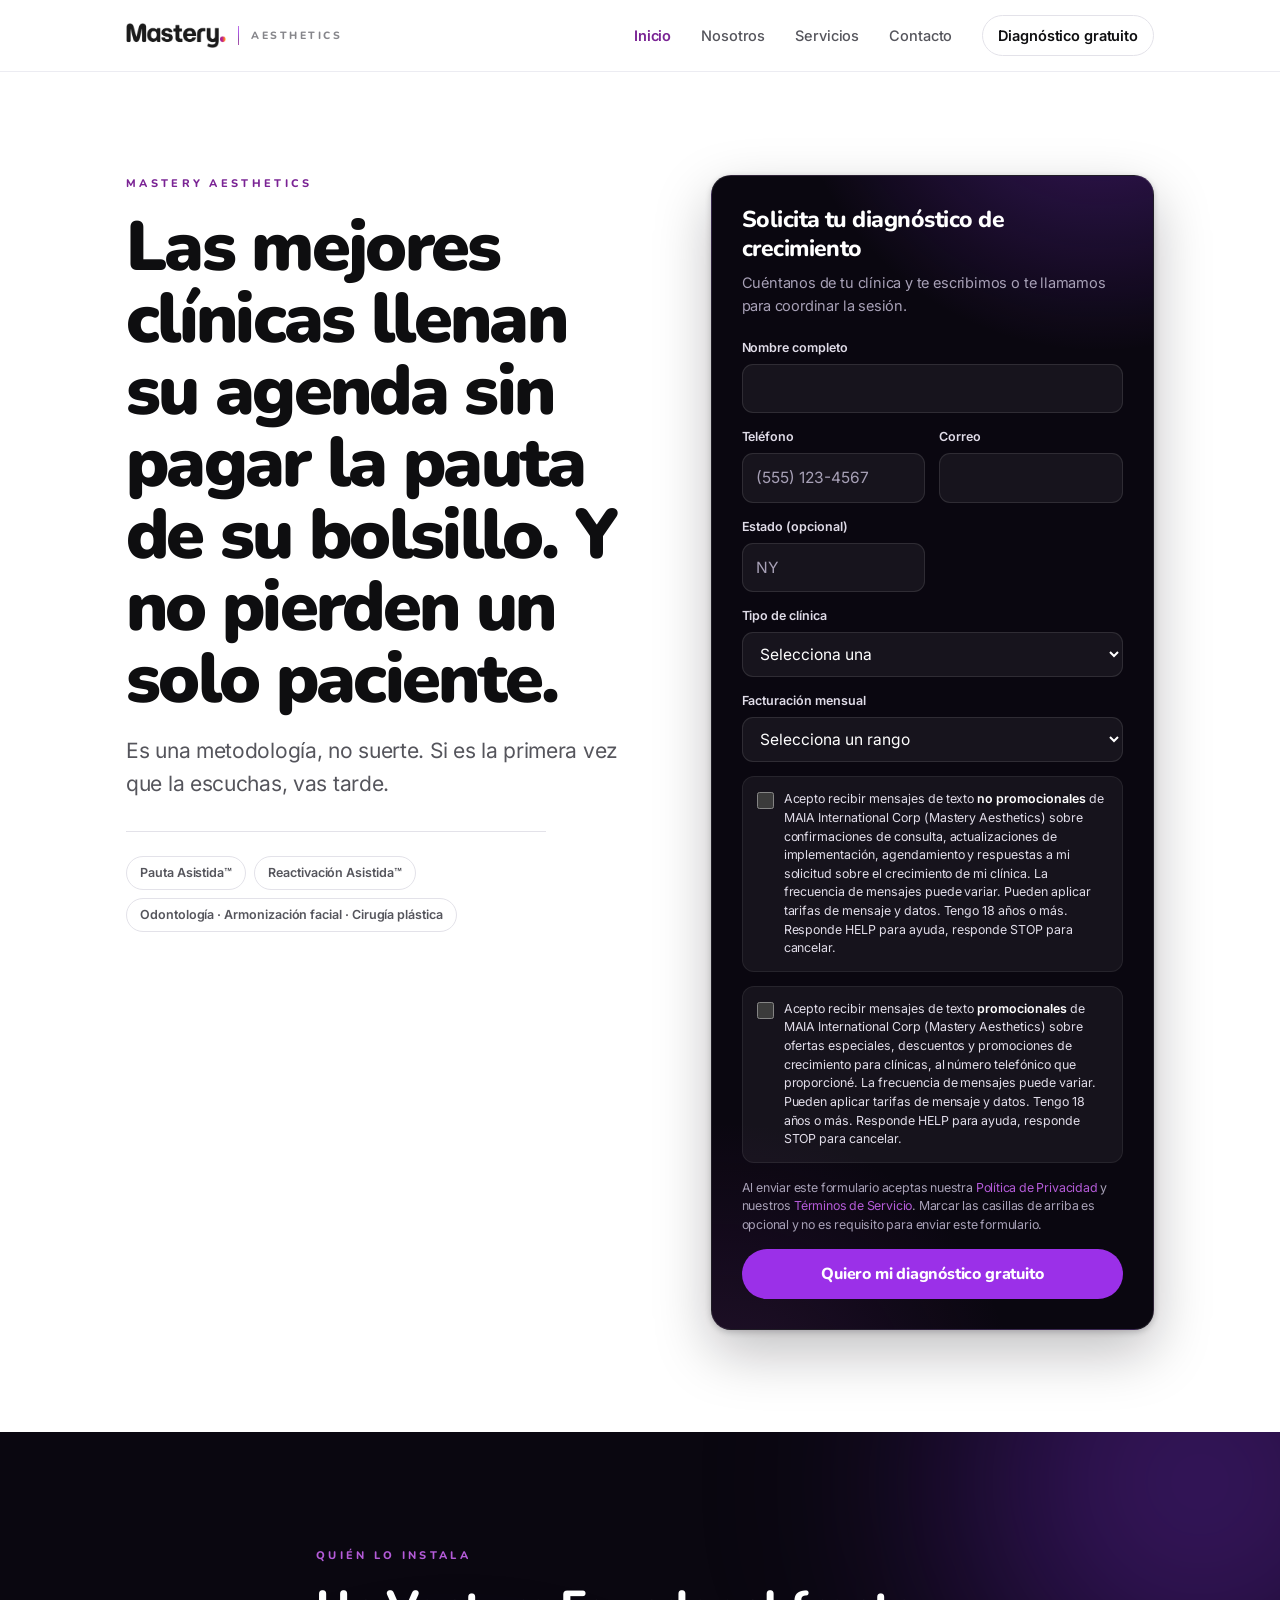
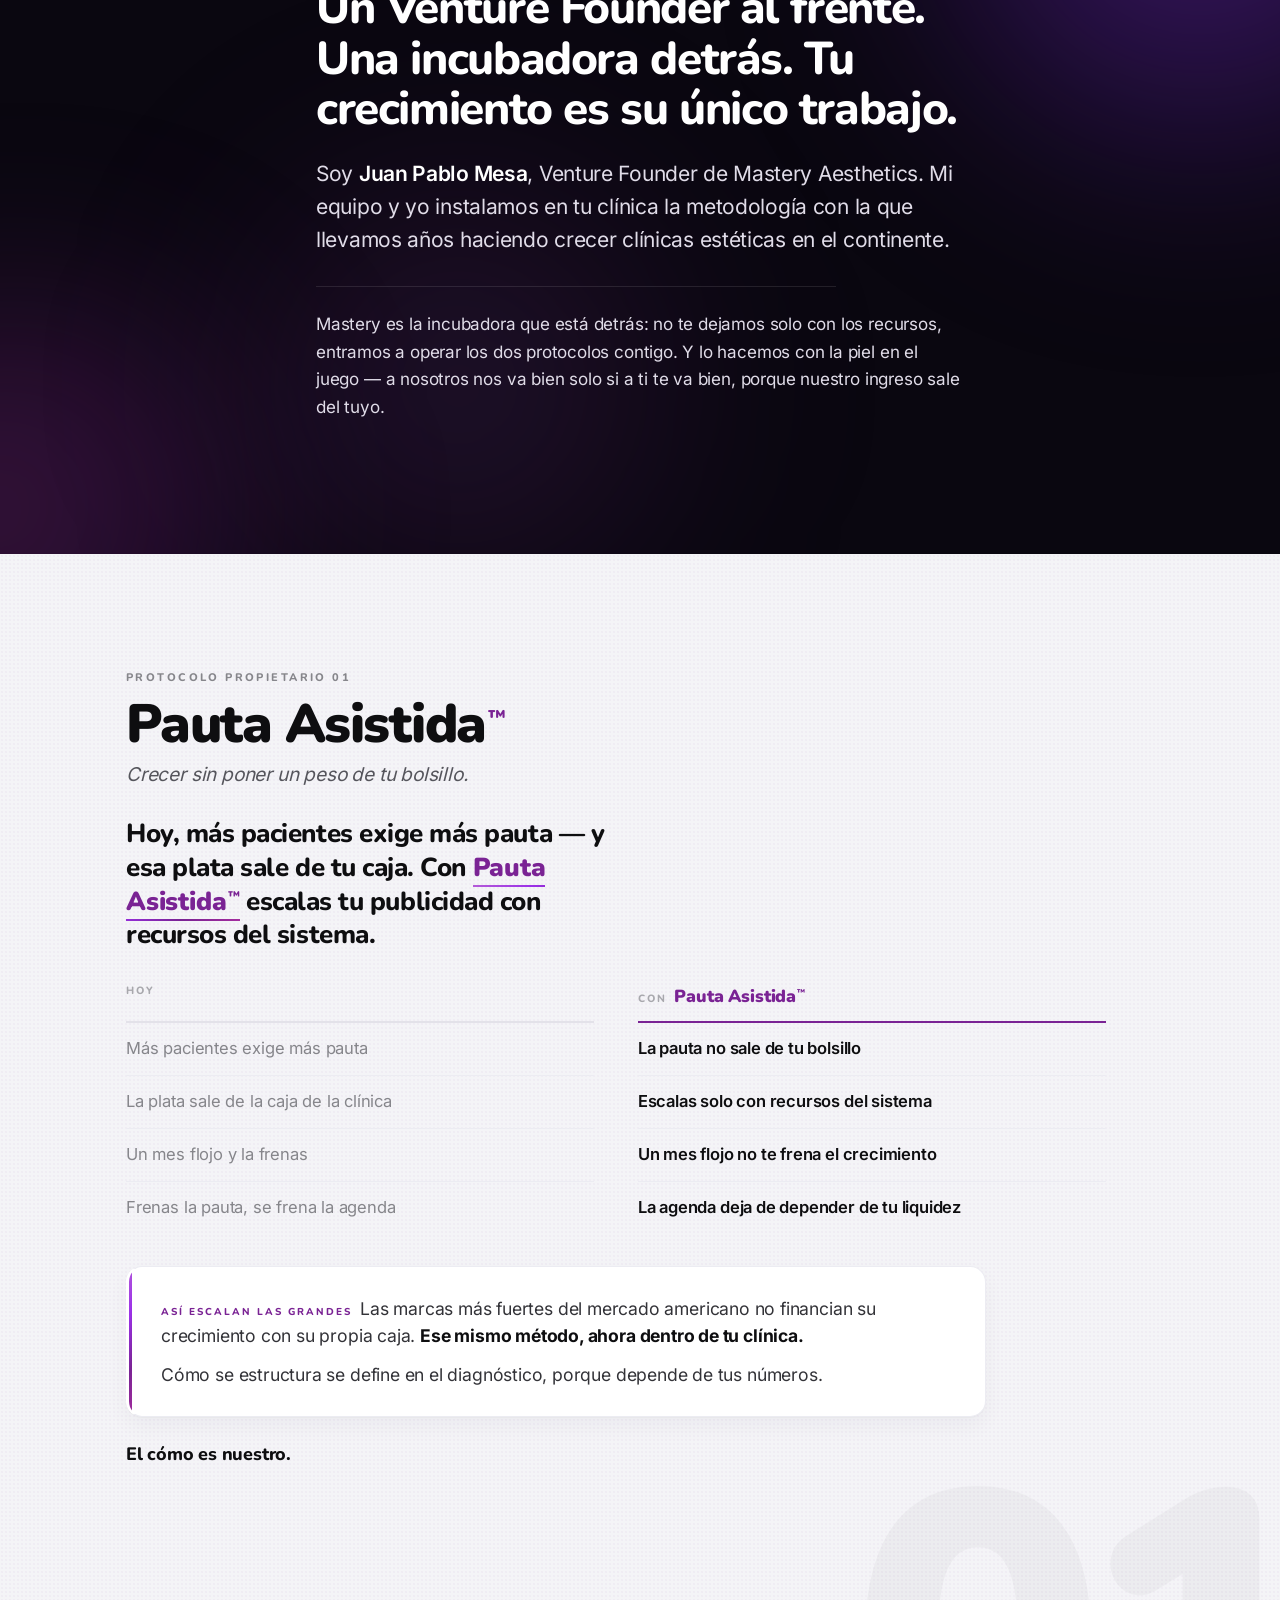
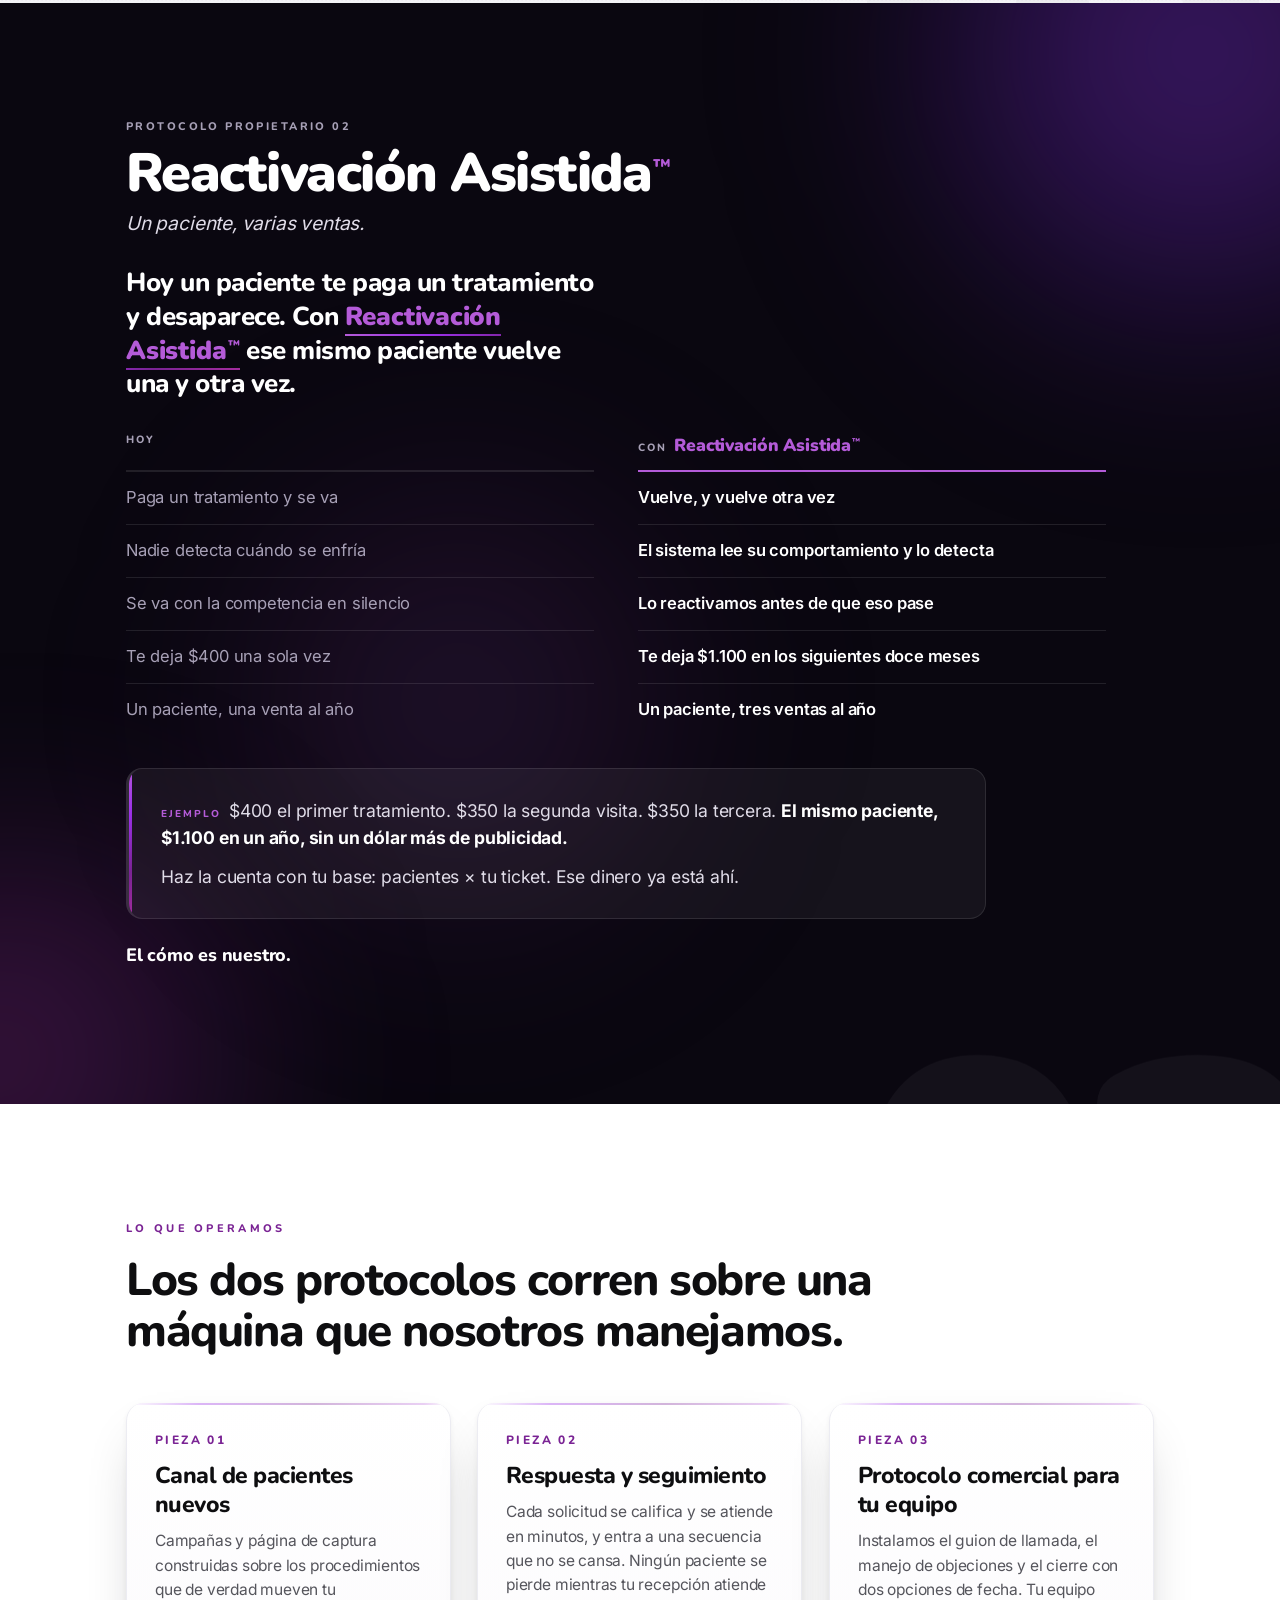
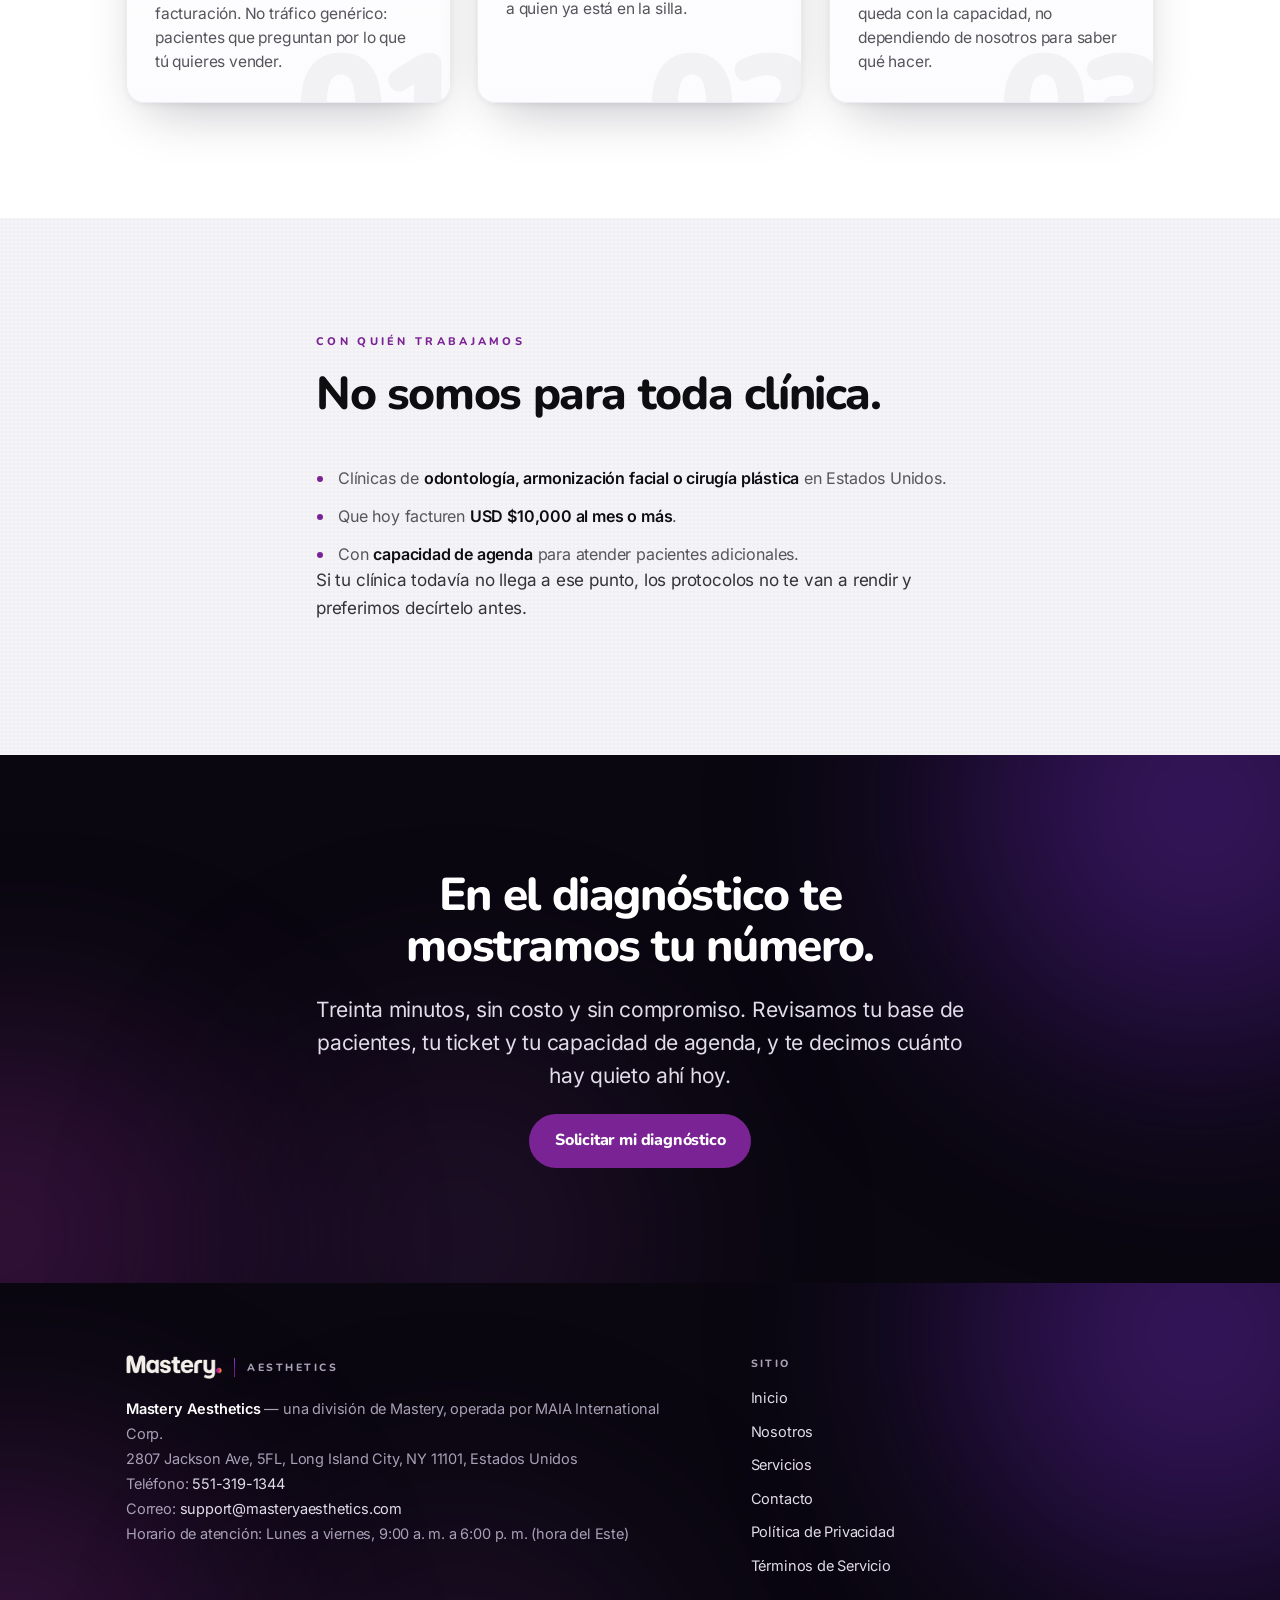
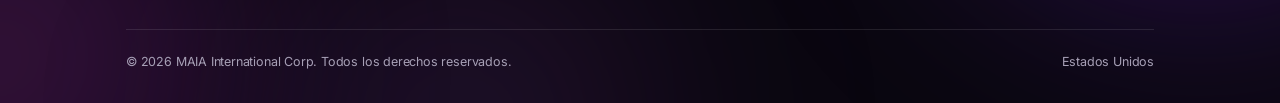
==== commit 1921fecb: "Forms: normalize US phone to E.164 with inline error and example; send state, language and event_id " ====
--- a/index.html
+++ b/index.html
@@ -597,11 +597,15 @@
           <div class="g2">
             <div class="fld">
               <label for="h_tel">Teléfono</label>
-              <input type="tel" id="h_tel" name="telefono">
+              <input type="tel" id="h_tel" name="telefono" placeholder="(555) 123-4567" autocomplete="tel" inputmode="tel">
             </div>
             <div class="fld">
               <label for="h_mail">Correo</label>
               <input type="email" id="h_mail" name="correo">
+            </div>
+            <div class="fld">
+              <label for="h_estado">Estado (opcional)</label>
+              <input type="text" id="h_estado" name="estado" maxlength="2" placeholder="NY" autocomplete="address-level1">
             </div>
           </div>
           <div class="fld">
@@ -844,5 +848,6 @@
 
 </script>
 
+<script src="form.js"></script>
 </body>
 </html>
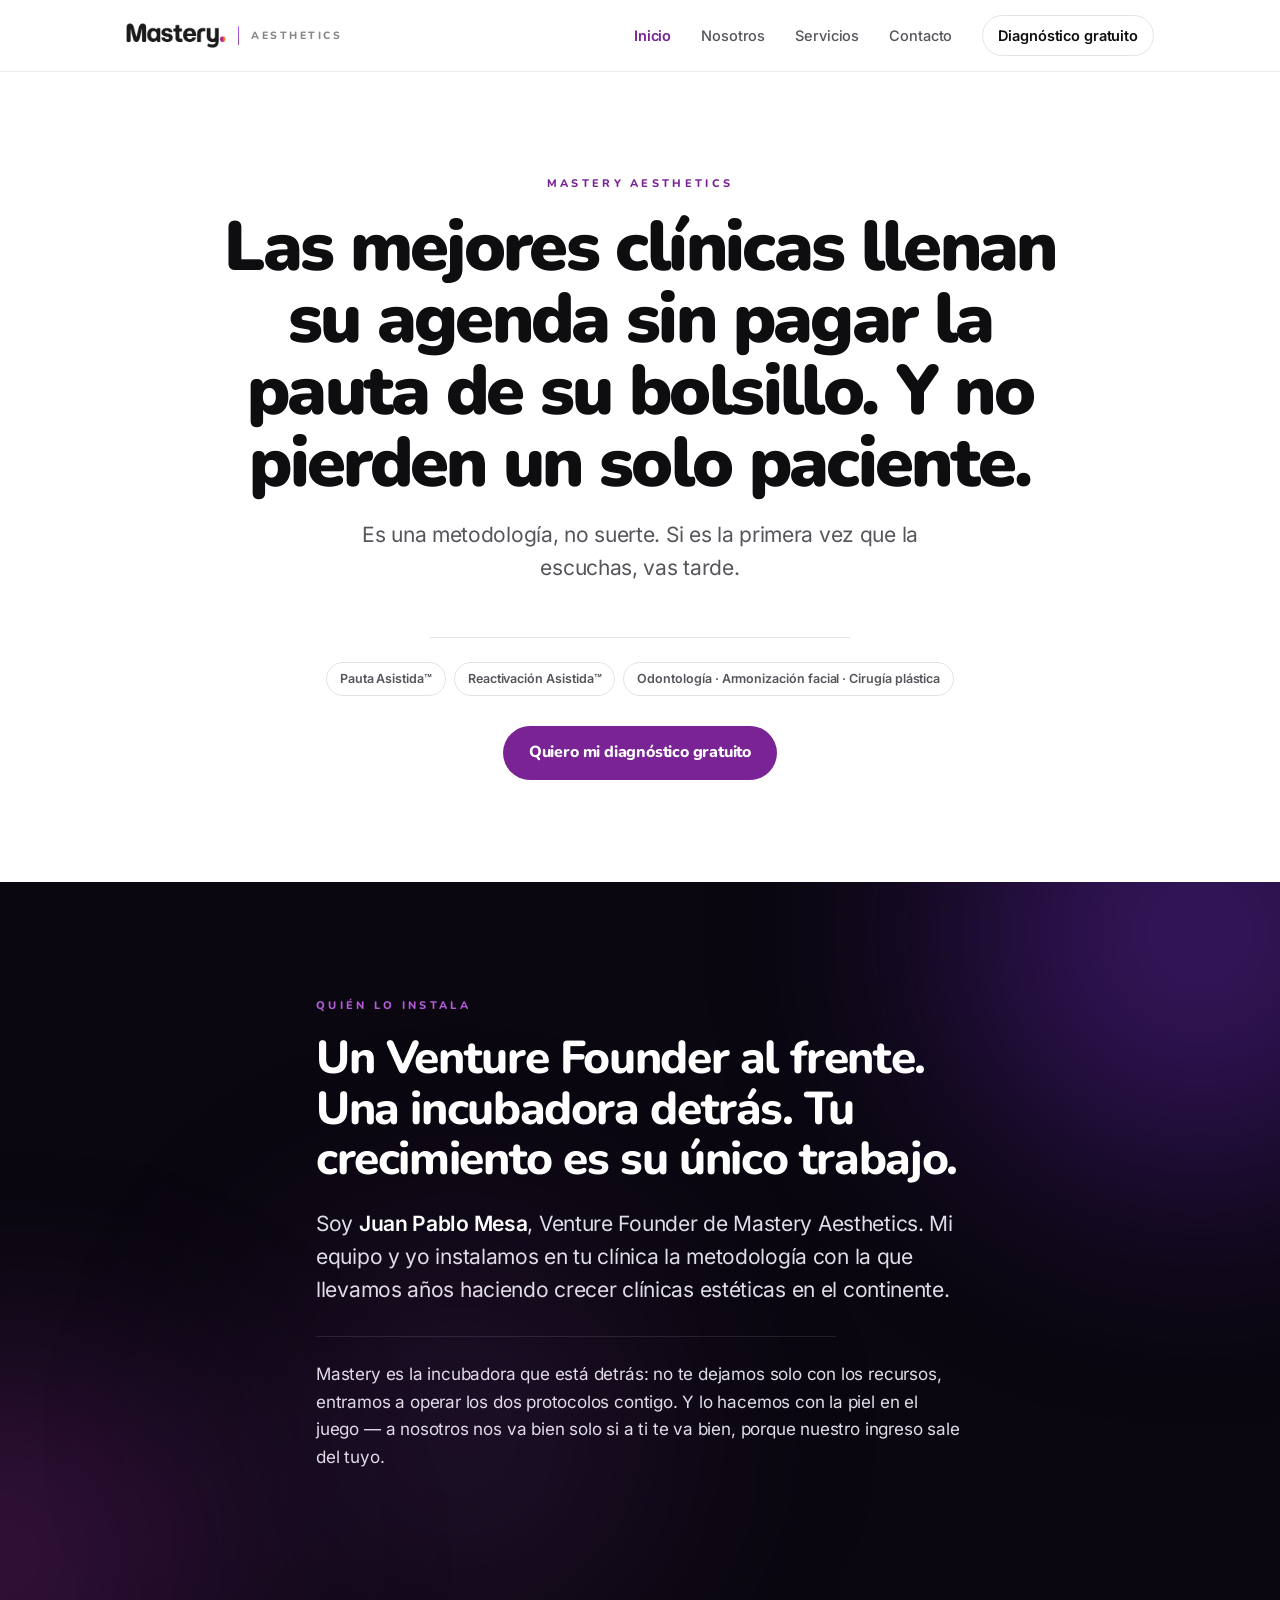
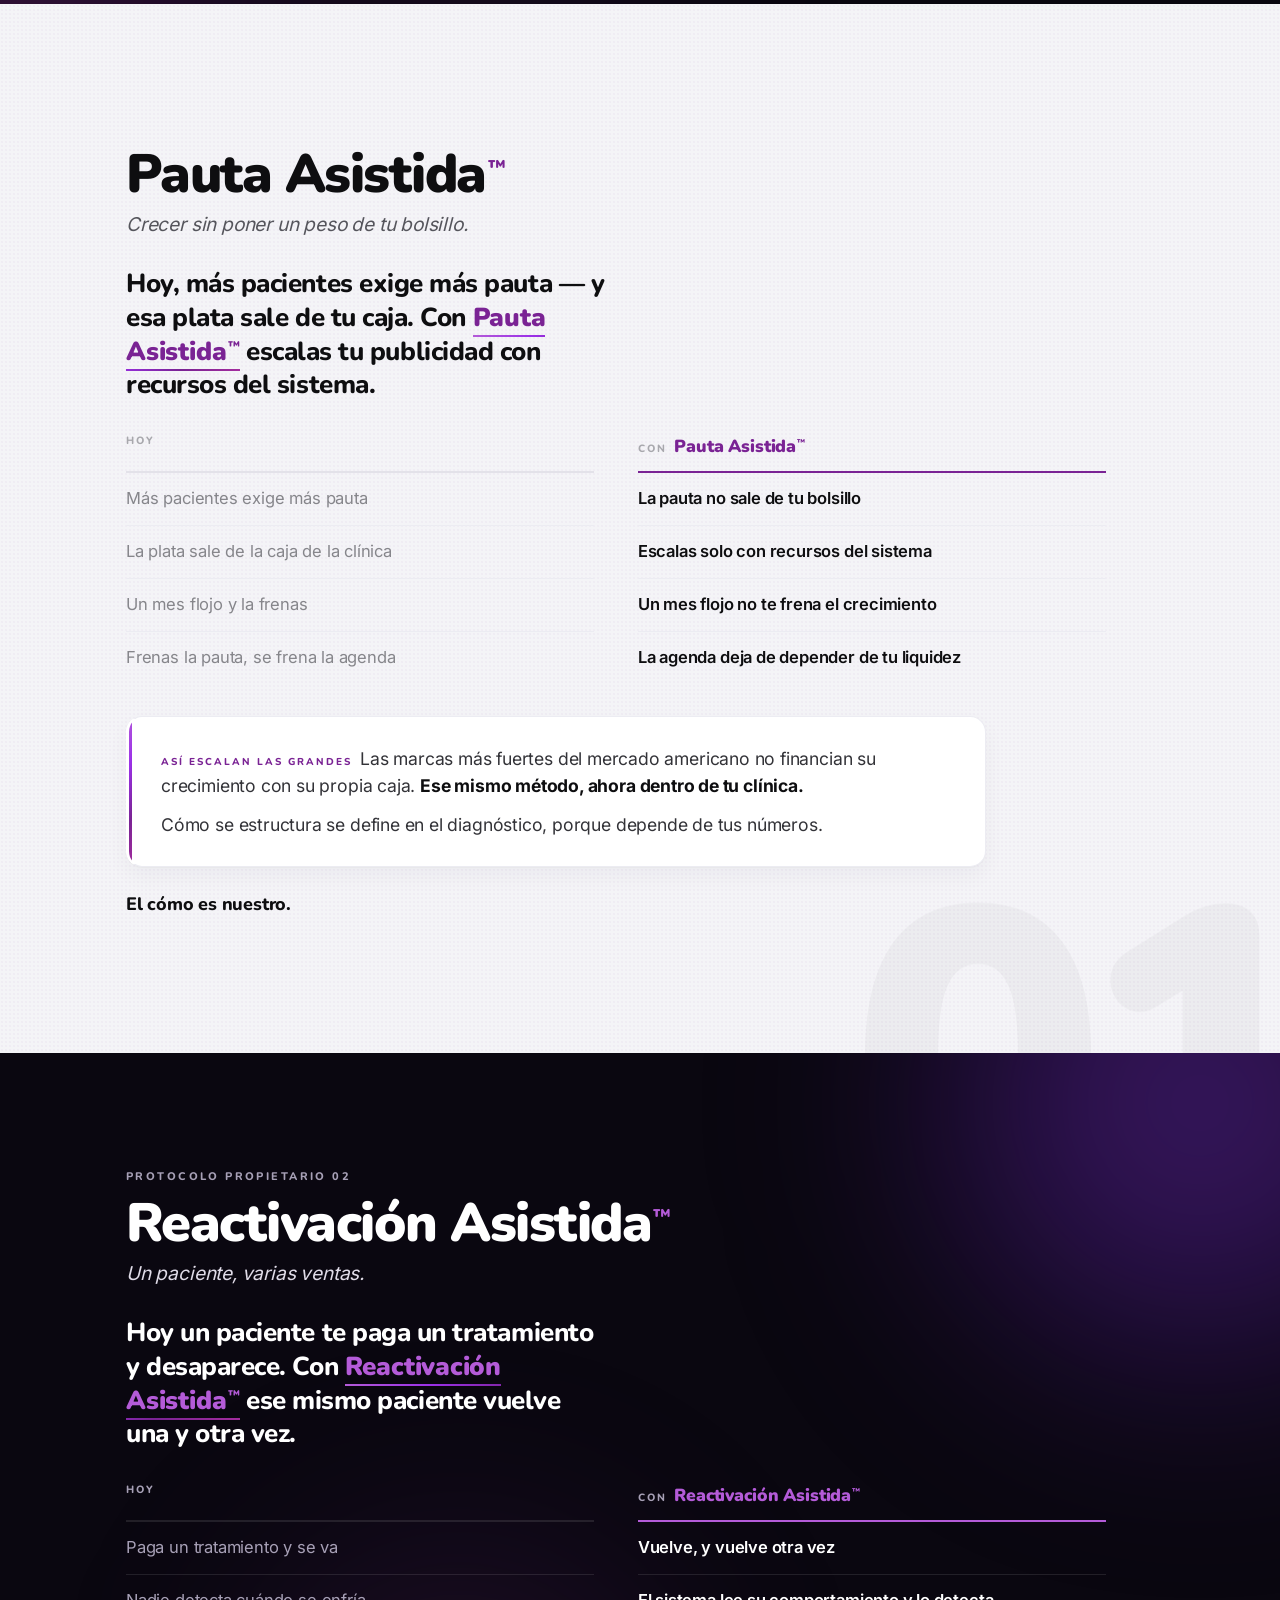
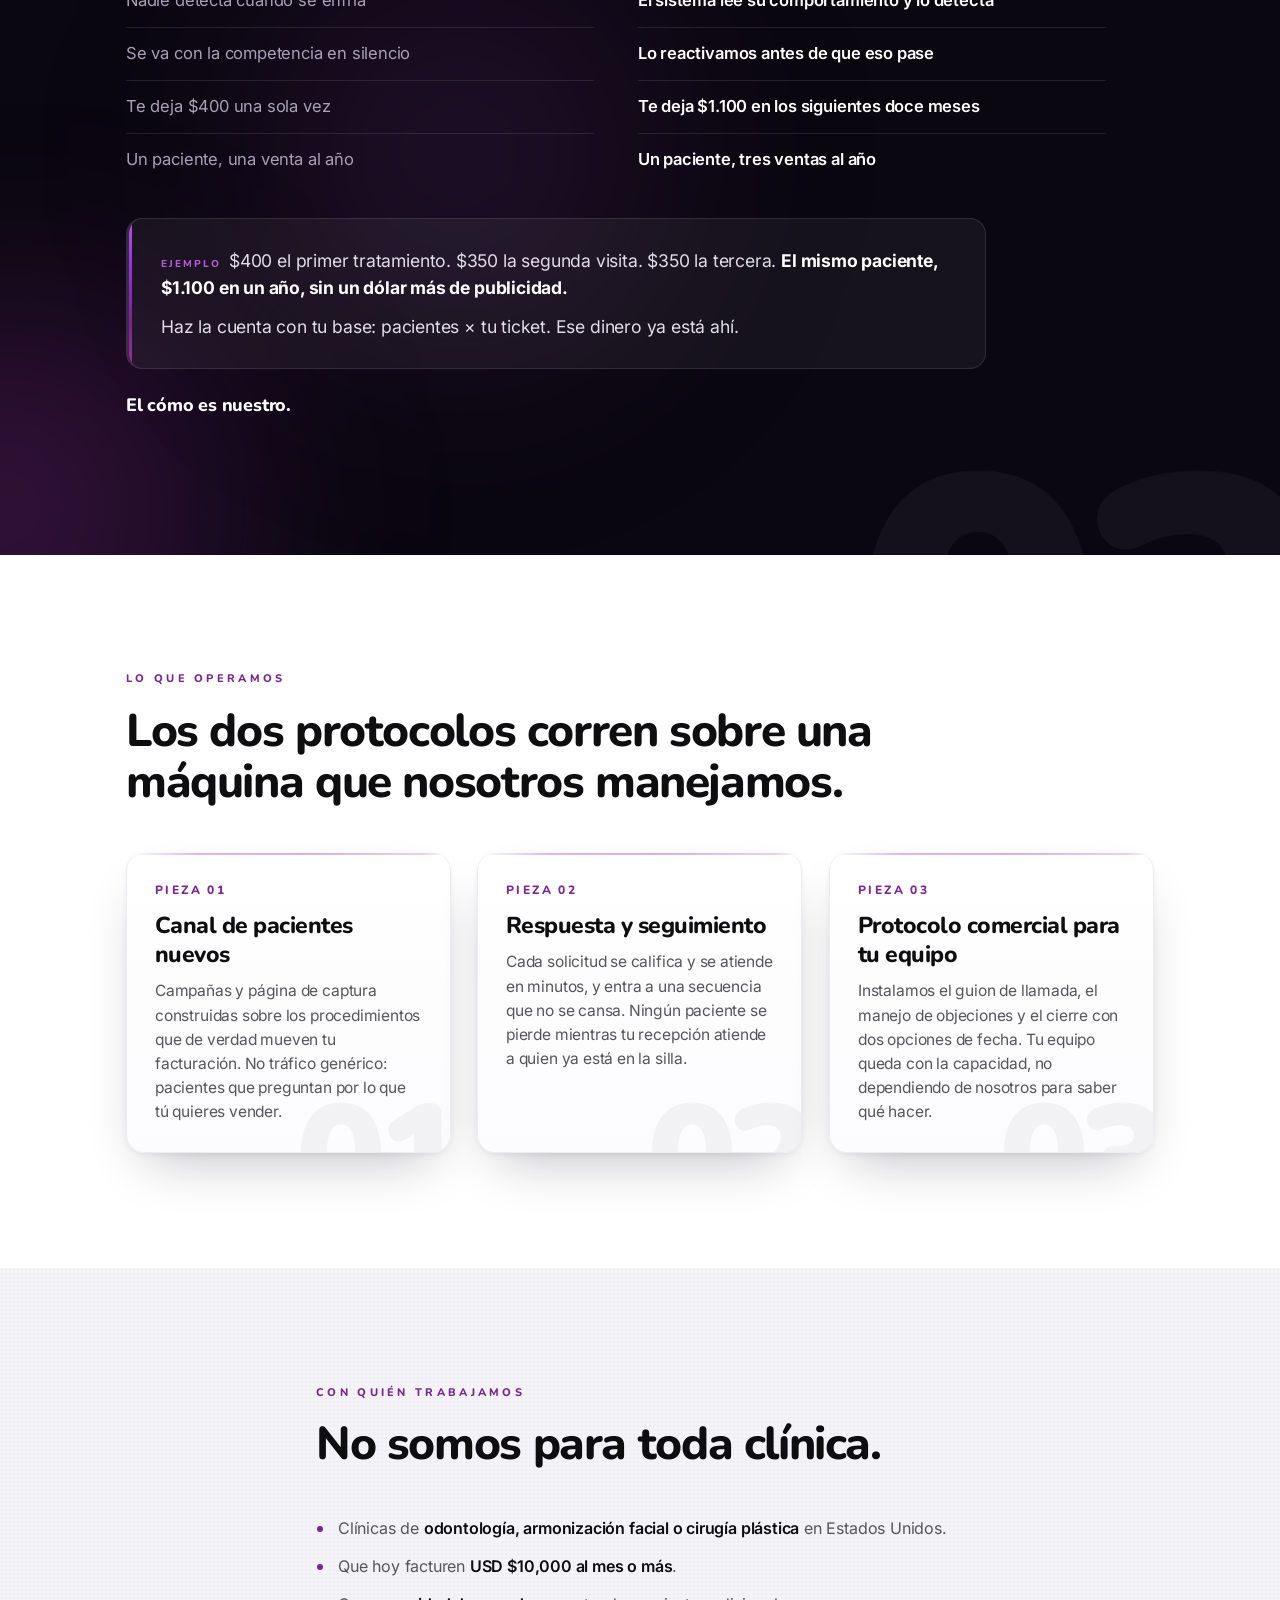
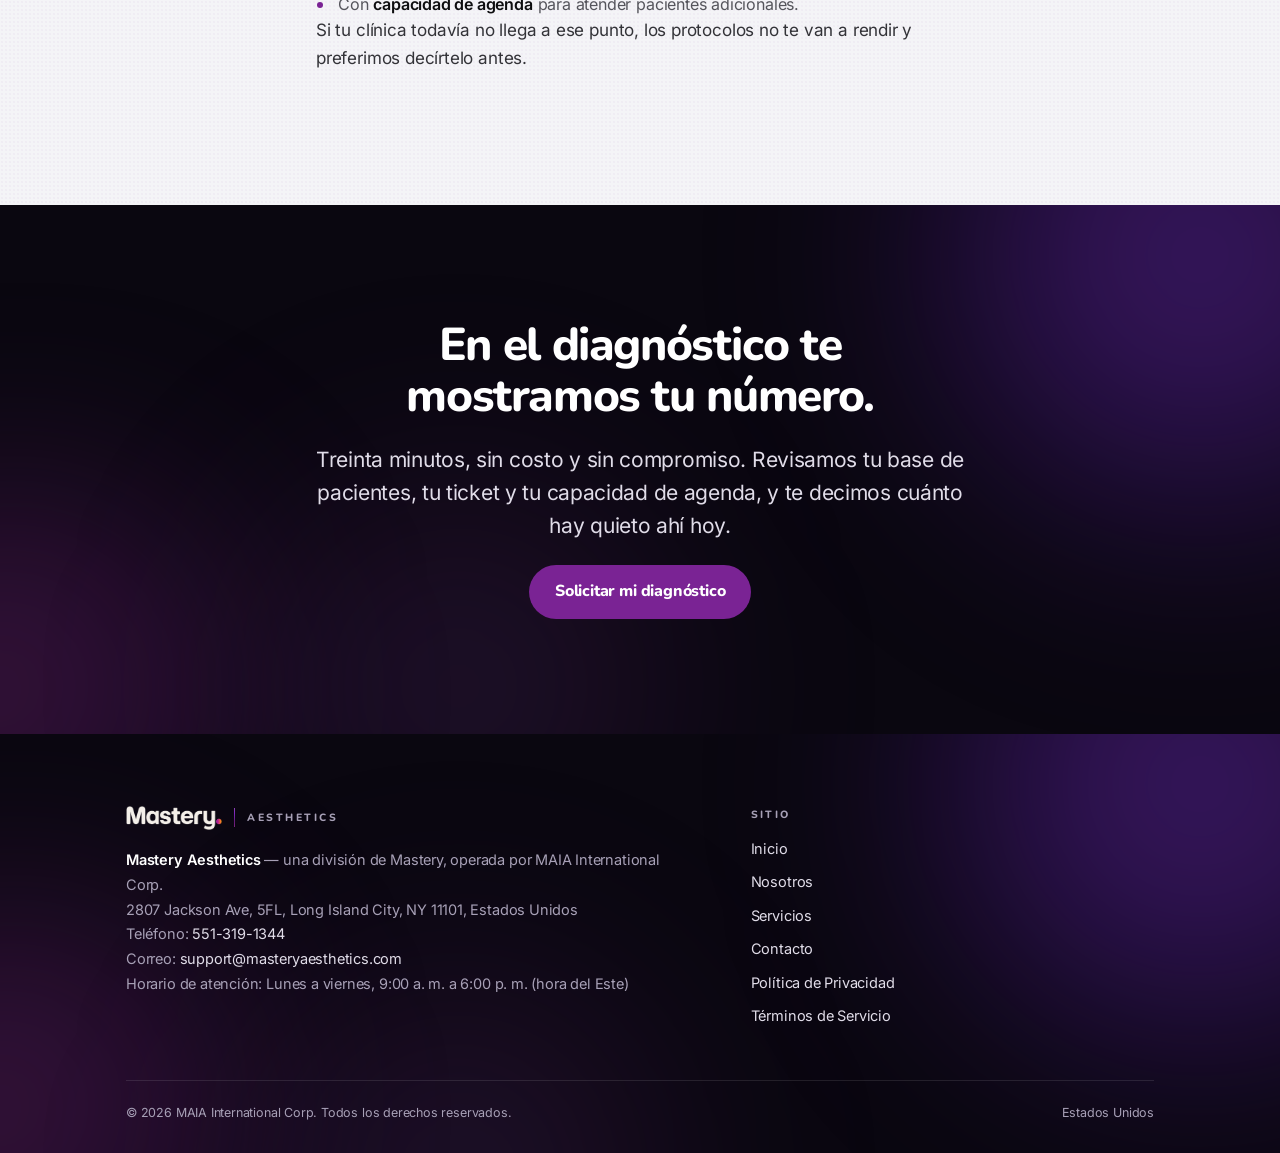
==== commit 65c922bc: "Publish version B: GHL Form dco in a modal window and lead pixel script Replaces the reference forms" ====
--- a/index.html
+++ b/index.html
@@ -548,6 +548,31 @@
 
 </style>
 <script>document.documentElement.className='anim';</script>
+<!-- Meta Pixel -->
+<script>
+!function(f,b,e,v,n,t,s){if(f.fbq)return;n=f.fbq=function(){n.callMethod?
+n.callMethod.apply(n,arguments):n.queue.push(arguments)};if(!f._fbq)f._fbq=n;
+n.push=n;n.loaded=!0;n.version='2.0';n.queue=[];t=b.createElement(e);t.async=!0;
+t.src=v;s=b.getElementsByTagName(e)[0];s.parentNode.insertBefore(t,s)}(window,
+document,'script','https://connect.facebook.net/en_US/fbevents.js');
+fbq('init', '1086369954259982');
+fbq('track', 'PageView');
+</script>
+<noscript><img height="1" width="1" style="display:none" alt=""
+src="https://www.facebook.com/tr?id=1086369954259982&ev=PageView&noscript=1"></noscript>
+<!-- End Meta Pixel -->
+<style>
+  /* Versión emergente: el hero va centrado y el formulario de GHL se abre en una ventana (form-modal.js). */
+  .hero .grid.grid-centered{grid-template-columns:1fr;justify-items:center}
+  .grid-centered > div:first-child{display:flex;flex-direction:column;align-items:center;text-align:center;width:100%}
+  .grid-centered h1{max-width:22ch;margin-inline:auto}
+  .grid-centered .lead{margin-inline:auto}
+  .grid-centered .beam{width:100%;margin-inline:auto}
+  .grid-centered .chips{justify-content:center}
+  .grid-centered .ul{display:inline-block;text-align:left}
+  .hero-cta{display:inline-block;width:auto;margin-top:30px}
+</style>
+<script src="lead-pixel.js"></script>
 </head>
 <body>
 <div class="rprog" aria-hidden="true"></div>
@@ -569,7 +594,7 @@
 <!-- HERO · impacto + captura. Único bloque con haz de luz. -->
 <section class="hero" id="top">
   <div class="wrap">
-    <div class="grid">
+    <div class="grid grid-centered">
       <div>
         <p class="eyebrow">Mastery Aesthetics</p>
         <h1>Las mejores clínicas llenan su agenda sin pagar la pauta de su bolsillo. Y no pierden un solo paciente.</h1>
@@ -580,66 +605,9 @@
           <span class="chip">Reactivación Asistida&#8482;</span>
           <span class="chip">Odontología · Armonización facial · Cirugía plástica</span>
         </div>
+        <a href="#diagnostico" class="btn hero-cta" data-open-form>Quiero mi diagnóstico gratuito</a>
       </div>
 
-      <div class="fcard" id="diagnostico"><span class="eglow"></span><span class="card-beam"></span>
-        <h3>Solicita tu diagnóstico de crecimiento</h3>
-        <p class="sub">Cuéntanos de tu clínica y te escribimos o te llamamos para coordinar la sesión.</p>
-
-        <!-- Formulario de referencia. Al conectar el GHL Form Builder, este bloque se
-             reemplaza por el embed real conservando EXACTAMENTE el texto de las dos
-             casillas y con Required = OFF en ambas y en el teléfono. -->
-        <form class="f" action="#" method="post">
-          <div class="fld">
-            <label for="h_nombre">Nombre completo</label>
-            <input type="text" id="h_nombre" name="nombre" required>
-          </div>
-          <div class="g2">
-            <div class="fld">
-              <label for="h_tel">Teléfono</label>
-              <input type="tel" id="h_tel" name="telefono" placeholder="(555) 123-4567" autocomplete="tel" inputmode="tel">
-            </div>
-            <div class="fld">
-              <label for="h_mail">Correo</label>
-              <input type="email" id="h_mail" name="correo">
-            </div>
-            <div class="fld">
-              <label for="h_estado">Estado (opcional)</label>
-              <input type="text" id="h_estado" name="estado" maxlength="2" placeholder="NY" autocomplete="address-level1">
-            </div>
-          </div>
-          <div class="fld">
-            <label for="h_tipo">Tipo de clínica</label>
-            <select id="h_tipo" name="tipo_clinica"><option value="">Selecciona una</option>
-            <option value="odontologia">Odontología</option>
-            <option value="armonizacion_facial">Armonización facial</option>
-            <option value="cirugia_plastica">Cirugía plástica</option>
-            <option value="otra">Otra</option></select>
-          </div>
-          <div class="fld">
-            <label for="h_facturacion">Facturación mensual</label>
-            <select id="h_facturacion" name="facturacion_mensual"><option value="">Selecciona un rango</option>
-            <option value="menos_10k">Menos de $10,000</option>
-            <option value="10k_25k">$10,000&#8211;$25,000</option>
-            <option value="25k_50k">$25,000&#8211;$50,000</option>
-            <option value="mas_50k">Más de $50,000</option></select>
-          </div>
-
-        <div class="consent">
-          <input type="checkbox" id="h_no_promo" name="consent_nonmarketing">
-          <p>Acepto recibir mensajes de texto <b>no promocionales</b> de MAIA International Corp (Mastery Aesthetics) sobre confirmaciones de consulta, actualizaciones de implementación, agendamiento y respuestas a mi solicitud sobre el crecimiento de mi clínica. La frecuencia de mensajes puede variar. Pueden aplicar tarifas de mensaje y datos. Tengo 18 años o más. Responde HELP para ayuda, responde STOP para cancelar.</p>
-        </div>
-
-        <div class="consent">
-          <input type="checkbox" id="h_promo" name="consent_marketing">
-          <p>Acepto recibir mensajes de texto <b>promocionales</b> de MAIA International Corp (Mastery Aesthetics) sobre ofertas especiales, descuentos y promociones de crecimiento para clínicas, al número telefónico que proporcioné. La frecuencia de mensajes puede variar. Pueden aplicar tarifas de mensaje y datos. Tengo 18 años o más. Responde HELP para ayuda, responde STOP para cancelar.</p>
-        </div>
-
-        <p class="finenote">Al enviar este formulario aceptas nuestra <a href="privacy-policy.html">Política de Privacidad</a> y nuestros <a href="terms-of-service.html">Términos de Servicio</a>. Marcar las casillas de arriba es opcional y no es requisito para enviar este formulario.</p>
-
-          <button type="submit" class="btn">Quiero mi diagnóstico gratuito</button>
-        </form>
-      </div>
     </div>
   </div>
 </section>
@@ -848,6 +816,6 @@
 
 </script>
 
-<script src="form.js"></script>
+<script src="form-modal.js" data-origen="inicio"></script>
 </body>
 </html>
